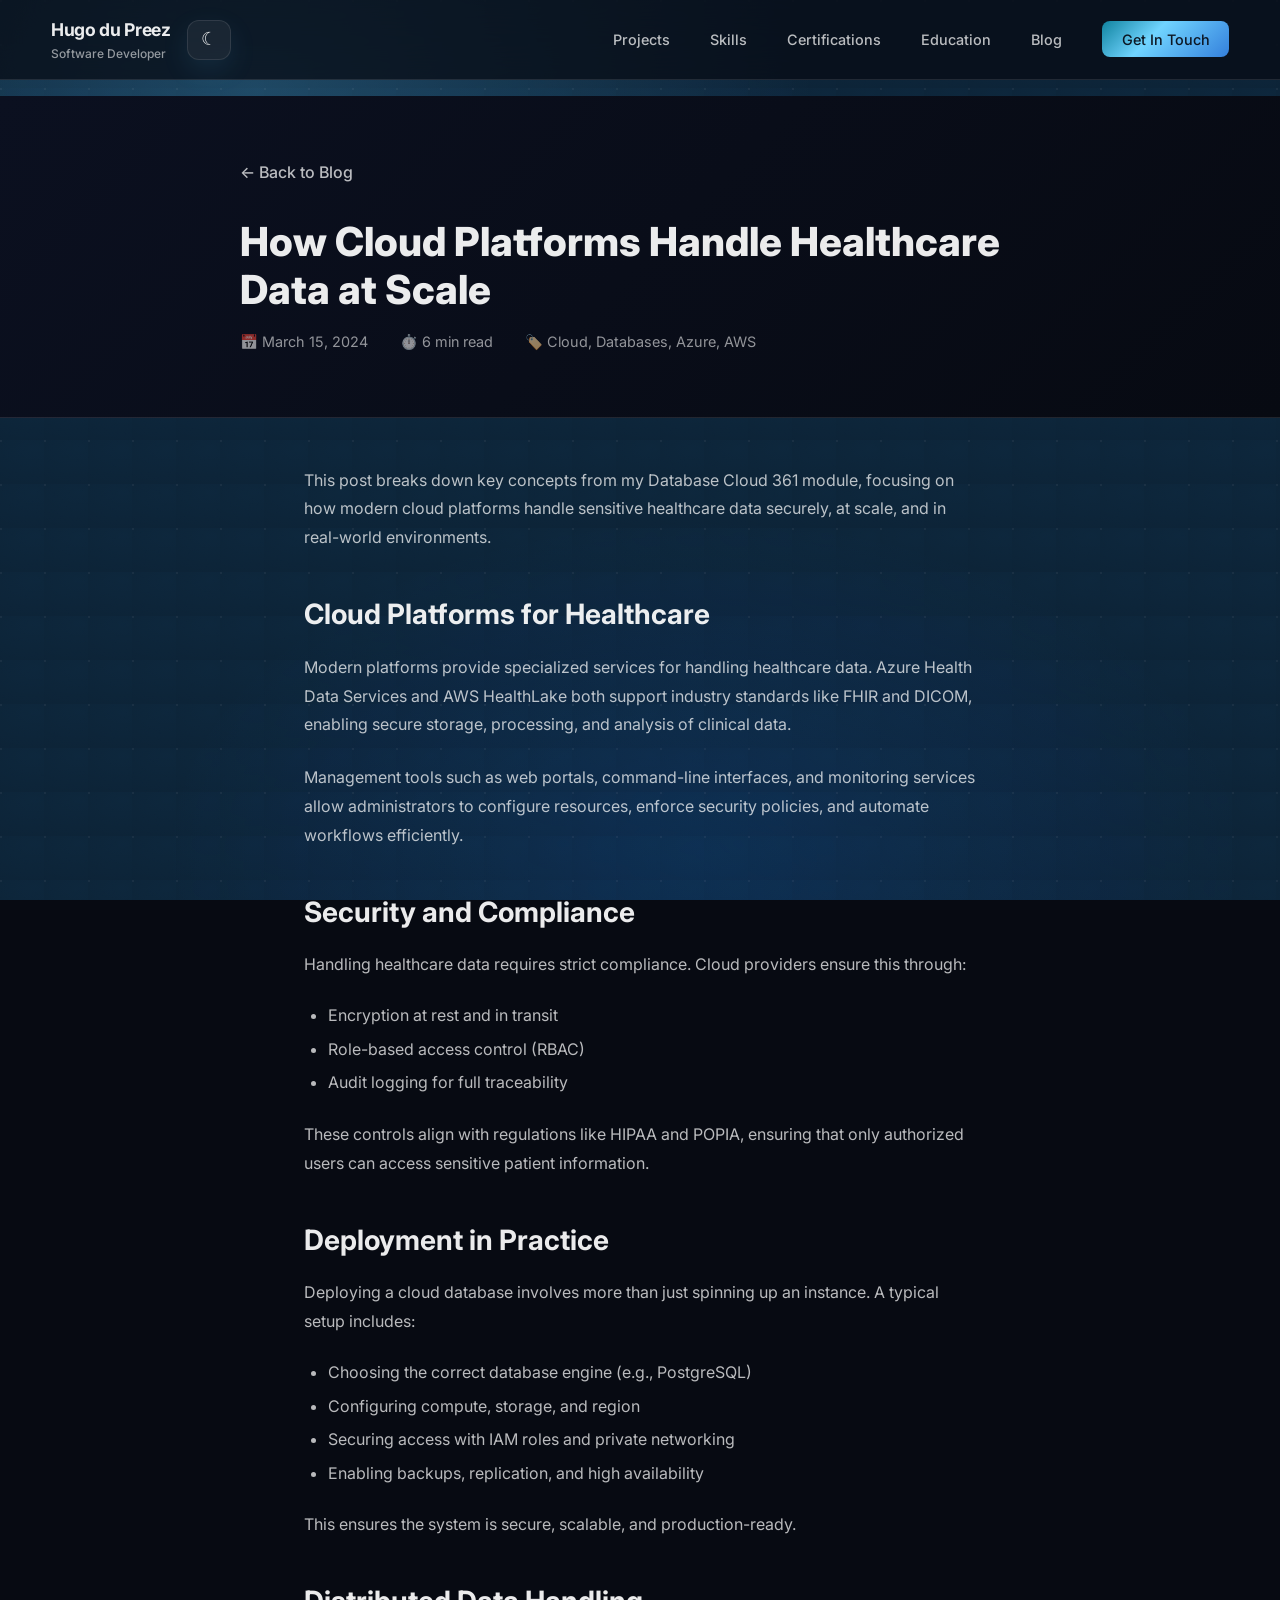
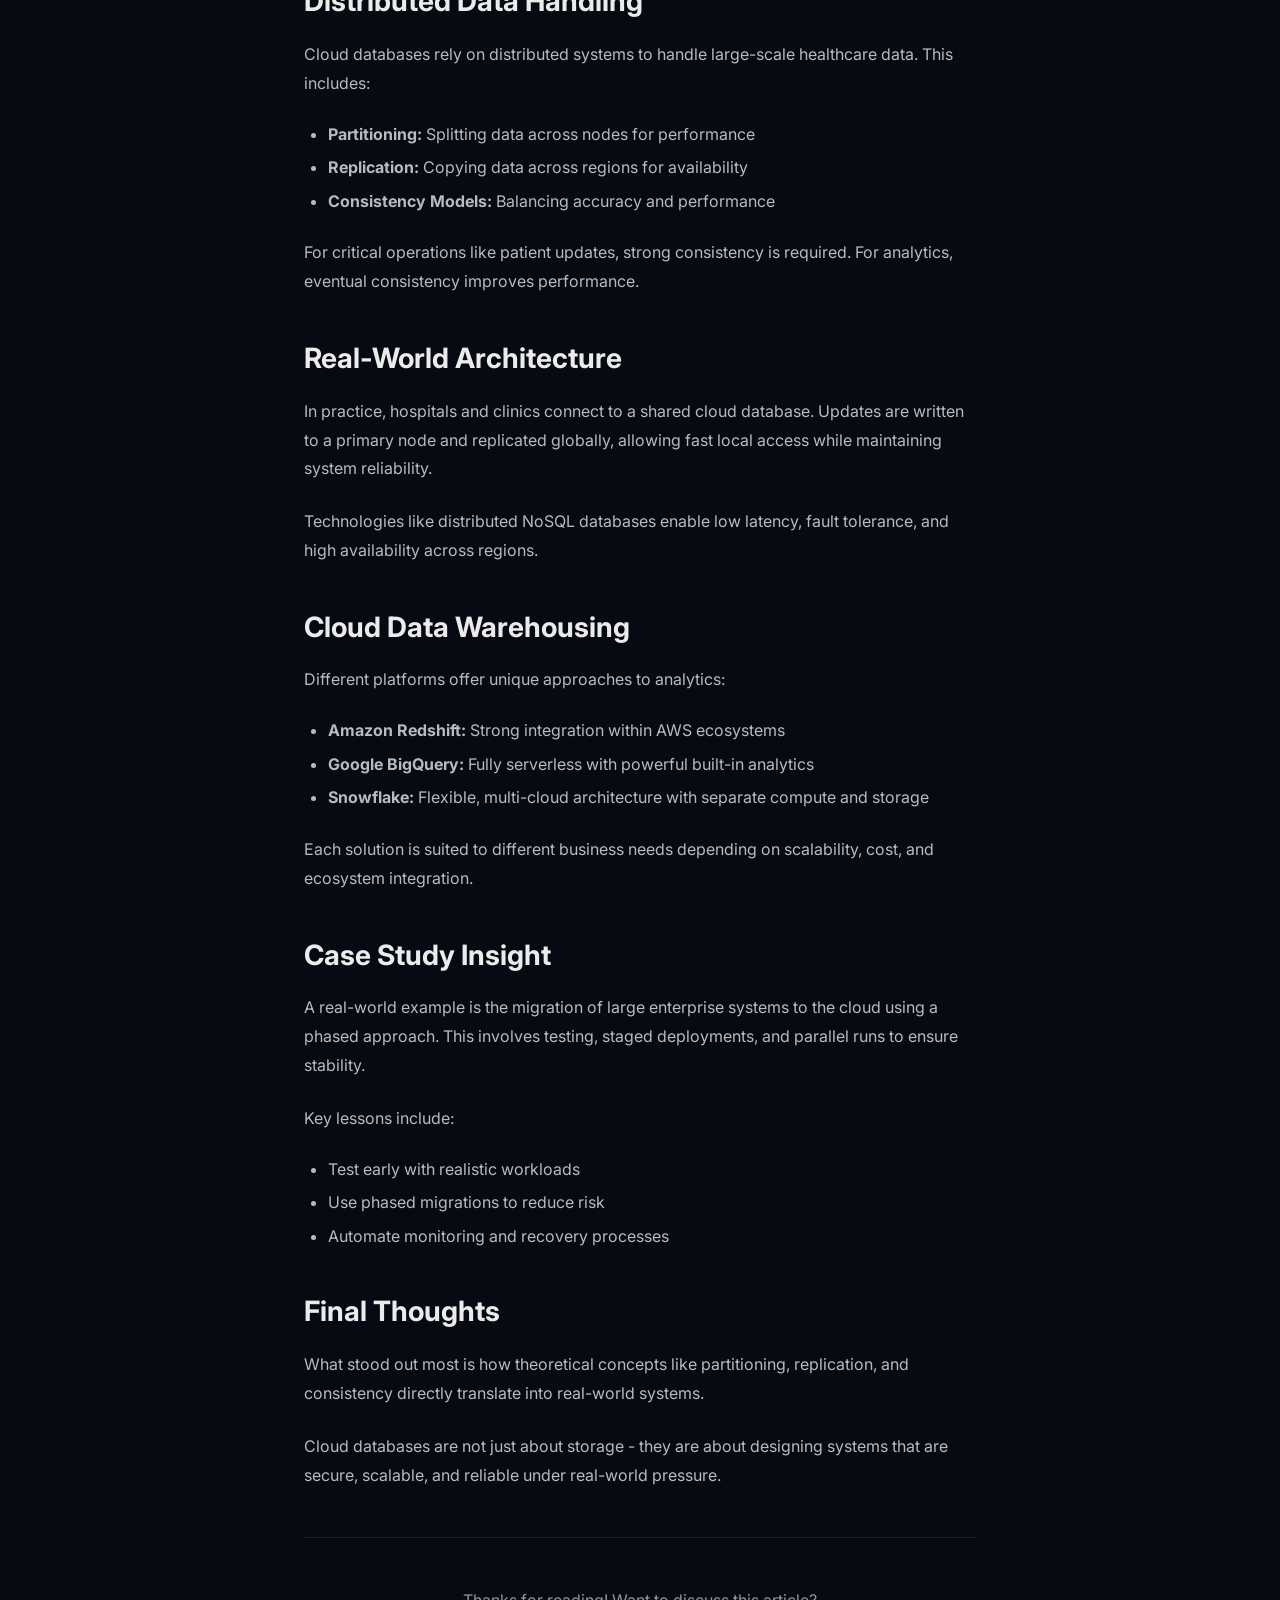
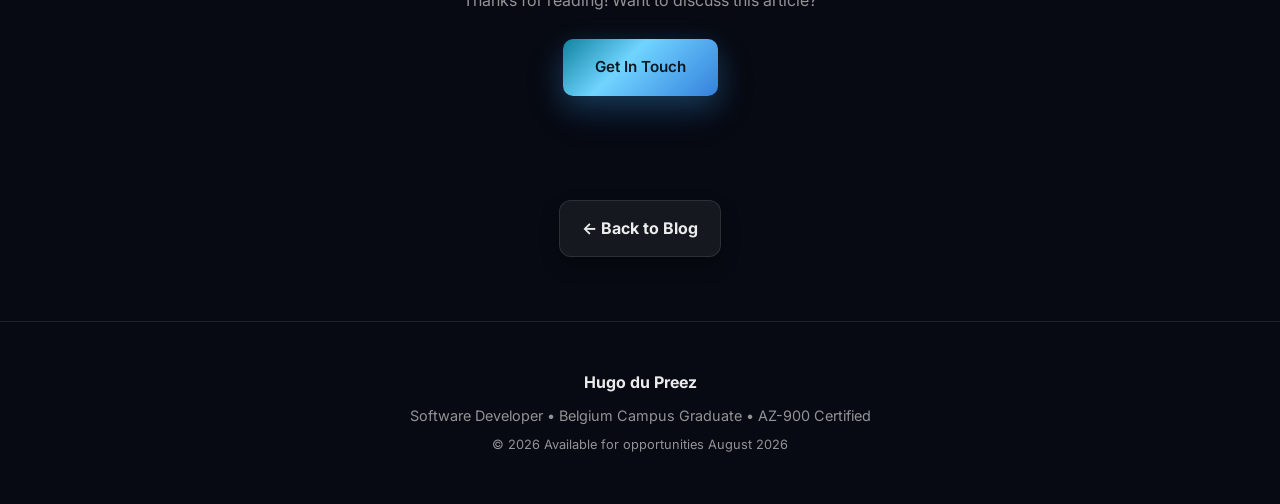
==== blog/post1.html @ 4912bb31 "Updated Blogposts and Projects" ====
<!-- blog/post1.html -->
<!DOCTYPE html>
<html lang="en">
<head>
    <meta charset="UTF-8">
    <meta name="viewport" content="width=device-width, initial-scale=1.0">
    <title>How Cloud Platforms Handle Healthcare Data at Scale | Hugo du Preez</title>
    <meta name="description" content="How my Belgium Campus database module translated into enterprise NoSQL solutions.">
    <link rel="preconnect" href="https://fonts.googleapis.com">
    <link rel="preconnect" href="https://fonts.gstatic.com" crossorigin>
    <link href="https://fonts.googleapis.com/css2?family=Inter:wght@300;400;500;600;700;800&family=JetBrains+Mono:wght@400;500;600&display=swap" rel="stylesheet">
    <link rel="stylesheet" href="../assets/css/style.css">
</head>
<body class="blog-post">
    <div class="bg-pattern"></div>
    <nav>
        <div class="nav-brand">
            <span class="nav-name">Hugo du Preez</span>
            <span class="nav-title">Software Developer</span>
        </div>

        <button class="theme-toggle-btn" type="button" aria-label="Switch to light mode" aria-pressed="false">
            <span class="theme-toggle-icon" aria-hidden="true"></span>
        </button>

        <ul class="nav-links">
            <li><a href="../index.html#education">Education</a></li>
            <li><a href="../index.html#skills">Skills</a></li>
            <li><a href="../index.html#projects">Projects</a></li>
            <li><a href="../index.html#blog">Blog</a></li>
            <li><a href="../index.html#contact" class="nav-cta">Get In Touch</a></li>
        </ul>
    </nav>

    <header class="blog-header">
        <div class="blog-header-content">
            <a href="../index.html#blog" class="back-link">← Back to Blog</a>
            <h1>How Cloud Platforms Handle Healthcare Data at Scale</h1>
            <div class="blog-meta">
                <span>📅 March 15, 2024</span>
                <span>⏱️ 6 min read</span>
                <span>🏷️ Cloud, Databases, Azure, AWS</span>
            </div>
        </div>
    </header>

    <article class="blog-content">

        <p>This post breaks down key concepts from my Database Cloud 361 module, focusing on how modern cloud platforms handle sensitive healthcare data securely, at scale, and in real-world environments.</p>

        <h2>Cloud Platforms for Healthcare</h2>
        <p>Modern platforms provide specialized services for handling healthcare data. Azure Health Data Services and AWS HealthLake both support industry standards like FHIR and DICOM, enabling secure storage, processing, and analysis of clinical data.</p>

        <p>Management tools such as web portals, command-line interfaces, and monitoring services allow administrators to configure resources, enforce security policies, and automate workflows efficiently.</p>

        <h2>Security and Compliance</h2>
        <p>Handling healthcare data requires strict compliance. Cloud providers ensure this through:</p>
        <ul>
            <li>Encryption at rest and in transit</li>
            <li>Role-based access control (RBAC)</li>
            <li>Audit logging for full traceability</li>
        </ul>

        <p>These controls align with regulations like HIPAA and POPIA, ensuring that only authorized users can access sensitive patient information.</p>

        <h2>Deployment in Practice</h2>
        <p>Deploying a cloud database involves more than just spinning up an instance. A typical setup includes:</p>
        <ul>
            <li>Choosing the correct database engine (e.g., PostgreSQL)</li>
            <li>Configuring compute, storage, and region</li>
            <li>Securing access with IAM roles and private networking</li>
            <li>Enabling backups, replication, and high availability</li>
        </ul>

        <p>This ensures the system is secure, scalable, and production-ready.</p>

        <h2>Distributed Data Handling</h2>
        <p>Cloud databases rely on distributed systems to handle large-scale healthcare data. This includes:</p>
        <ul>
            <li><strong>Partitioning:</strong> Splitting data across nodes for performance</li>
            <li><strong>Replication:</strong> Copying data across regions for availability</li>
            <li><strong>Consistency Models:</strong> Balancing accuracy and performance</li>
        </ul>

        <p>For critical operations like patient updates, strong consistency is required. For analytics, eventual consistency improves performance.</p>

        <h2>Real-World Architecture</h2>
        <p>In practice, hospitals and clinics connect to a shared cloud database. Updates are written to a primary node and replicated globally, allowing fast local access while maintaining system reliability.</p>

        <p>Technologies like distributed NoSQL databases enable low latency, fault tolerance, and high availability across regions.</p>

        <h2>Cloud Data Warehousing</h2>
        <p>Different platforms offer unique approaches to analytics:</p>
        <ul>
            <li><strong>Amazon Redshift:</strong> Strong integration within AWS ecosystems</li>
            <li><strong>Google BigQuery:</strong> Fully serverless with powerful built-in analytics</li>
            <li><strong>Snowflake:</strong> Flexible, multi-cloud architecture with separate compute and storage</li>
        </ul>

        <p>Each solution is suited to different business needs depending on scalability, cost, and ecosystem integration.</p>

        <h2>Case Study Insight</h2>
        <p>A real-world example is the migration of large enterprise systems to the cloud using a phased approach. This involves testing, staged deployments, and parallel runs to ensure stability.</p>

        <p>Key lessons include:</p>
        <ul>
            <li>Test early with realistic workloads</li>
            <li>Use phased migrations to reduce risk</li>
            <li>Automate monitoring and recovery processes</li>
        </ul>

        <h2>Final Thoughts</h2>
        <p>What stood out most is how theoretical concepts like partitioning, replication, and consistency directly translate into real-world systems.</p>

        <p>Cloud databases are not just about storage - they are about designing systems that are secure, scalable, and reliable under real-world pressure.</p>

        <hr style="margin: 3rem 0; border: none; border-top: 1px solid var(--border);">

        <p style="text-align: center; color: var(--text-muted);">Thanks for reading! Want to discuss this article?</p>
        <div style="text-align: center; margin-top: 1rem;">
            <a href="../index.html#contact" class="btn btn-primary">Get In Touch</a>
        </div>
    </article>

    <div class="bottom-back-wrap">
        <a href="../index.html#blog" class="back-link bottom-back-link">← Back to Blog</a>
    </div>

    <footer>
        <div class="footer-brand">Hugo du Preez</div>
        <p>Software Developer • Belgium Campus Graduate • AZ-900 Certified</p>
        <p style="margin-top: 0.5rem; font-size: 0.8rem; color: var(--text-muted);">© <span class="current-year">2026</span> Available for opportunities August 2026</p>
    </footer>

    <script src="../assets/js/main.js"></script>
</body>
</html>
---- assets/css/style.css ----
/* ===== CSS VARIABLES ===== */
:root {
    --primary: #5CC8FF;
    --primary-2: #2AA8FF;
    --primary-dark: #0B6BFF;
    --aws-orange: #FFB454;

    --bg: #070A12;
    --bg-elev: #0B1020;
    --bg-card: rgba(255, 255, 255, 0.06);
    --bg-hover: rgba(255, 255, 255, 0.08);

    --text-primary: rgba(255, 255, 255, 0.92);
    --text-secondary: rgba(255, 255, 255, 0.72);
    --text-muted: rgba(255, 255, 255, 0.56);

    --border: rgba(255, 255, 255, 0.10);
    --border-light: rgba(255, 255, 255, 0.06);

    --shadow-sm: 0 8px 18px rgba(0, 0, 0, 0.28);
    --shadow: 0 18px 40px rgba(0, 0, 0, 0.34);
    --shadow-lg: 0 28px 80px rgba(0, 0, 0, 0.45);
    --shadow-xl: 0 40px 120px rgba(0, 0, 0, 0.55);

    --gradient-1: linear-gradient(135deg, #10839f 0%, #70d4ff 40%, #3480dc 100%);
    --gradient-2: radial-gradient(900px 520px at 20% 10%, rgba(92, 200, 255, 0.22), transparent 62%),
                  radial-gradient(980px 560px at 80% 18%, rgba(42, 168, 255, 0.18), transparent 62%),
                  radial-gradient(900px 560px at 55% 95%, rgba(11, 107, 255, 0.12), transparent 60%);
    --bg-dark: #070A12;
    --nav-bg: rgba(7, 10, 18, 0.72);
    --nav-overlay-bg: rgba(7, 10, 18, 0.92);

    /* Back-compat (older styles in this file still reference these) */
    --bg-white: var(--bg);
    --bg-light: var(--bg-elev);
}

html {
    color-scheme: dark;
}

html[data-theme="light"] {
    color-scheme: light;
    --bg: #F7FAFF;
    --bg-elev: #FFFFFF;
    --bg-card: rgba(0, 0, 0, 0.04);
    --bg-hover: rgba(0, 0, 0, 0.06);

    --text-primary: rgba(7, 10, 18, 0.92);
    --text-secondary: rgba(7, 10, 18, 0.72);
    --text-muted: rgba(7, 10, 18, 0.56);

    --border: rgba(7, 10, 18, 0.10);
    --border-light: rgba(7, 10, 18, 0.06);

    --shadow-sm: 0 8px 18px rgba(0, 0, 0, 0.14);
    --shadow: 0 18px 40px rgba(0, 0, 0, 0.16);
    --shadow-lg: 0 28px 80px rgba(0, 0, 0, 0.20);
    --shadow-xl: 0 40px 120px rgba(0, 0, 0, 0.24);

    --nav-bg: rgba(247, 250, 255, 0.80);
    --nav-overlay-bg: rgba(247, 250, 255, 0.92);
}

html[data-theme="light"] .nav-cta {
    color: var(--text-primary) !important;
}

* {
    margin: 0;
    padding: 0;
    box-sizing: border-box;
}

html {
    scroll-behavior: smooth;
}

@media (prefers-reduced-motion: reduce) {
    html { scroll-behavior: auto; }
    *, *::before, *::after {
        animation-duration: 0.001ms !important;
        animation-iteration-count: 1 !important;
        transition-duration: 0.001ms !important;
        scroll-behavior: auto !important;
    }
}

body {
    font-family: 'Inter', -apple-system, BlinkMacSystemFont, 'Segoe UI', sans-serif;
    background: var(--bg);
    color: var(--text-primary);
    line-height: 1.6;
    overflow-x: hidden;
    transition: background-color 0.25s ease, color 0.25s ease;
}

/* Ensure children can shrink within grids/flex */
*, *::before, *::after {
    min-width: 0;
}

img, svg, video, canvas {
    max-width: 100%;
    height: auto;
}

/* Prevent long strings/URLs from breaking layout */
p, a, li, .contact-value, .project-desc, .blog-excerpt {
    overflow-wrap: anywhere;
    word-break: normal;
}

body::before {
    content: "";
    position: fixed;
    inset: 0;
    background-image: url("../img/backdrop-noise.svg");
    background-size: 900px 900px;
    opacity: 0.35;
    pointer-events: none;
    z-index: -2;
    mix-blend-mode: overlay;
}

html[data-theme="light"] body::before {
    opacity: 0.18;
    mix-blend-mode: multiply;
}

.bg-pattern {
    position: fixed;
    top: 0;
    left: 0;
    width: 100%;
    height: 100%;
    background-image:
        radial-gradient(circle at 1px 1px, rgba(255, 255, 255, 0.05) 1px, transparent 0),
        var(--gradient-2);
    background-size: 44px 44px, auto;
    pointer-events: none;
    z-index: -1;
}

/* ===== NAVIGATION ===== */
nav {
    position: fixed;
    top: 0;
    width: 100%;
    padding: 1rem clamp(1rem, 4vw, 5%);
    background: var(--nav-bg);
    backdrop-filter: blur(20px);
    border-bottom: 1px solid var(--border);
    z-index: 1000;
    display: flex;
    justify-content: flex-start;
    align-items: center;
    gap: 1rem;
    transition: background-color 0.25s ease, border-color 0.25s ease;
}

.nav-brand {
    display: flex;
    flex-direction: column;
}

.nav-name {
    font-weight: 700;
    font-size: 1.1rem;
    color: var(--text-primary);
    letter-spacing: -0.02em;
}

.nav-title {
    font-size: 0.75rem;
    color: var(--text-muted);
    font-weight: 500;
}

.nav-links {
    display: flex;
    gap: 2.5rem;
    list-style: none;
    align-items: center;
    margin-left: auto;
}

.nav-links a {
    color: var(--text-secondary);
    text-decoration: none;
    font-size: 0.9rem;
    font-weight: 500;
    transition: color 0.3s ease;
}

.nav-links a:hover {
    color: var(--primary);
}

.nav-links a:focus-visible,
.btn:focus-visible,
.contact-card:focus-visible,
.project-card:focus-visible,
.blog-card:focus-visible {
    outline: 3px solid rgba(92, 200, 255, 0.35);
    outline-offset: 3px;
    border-radius: 12px;
}

.nav-cta {
    padding: 0.6rem 1.2rem;
    background: var(--gradient-1);
    color: rgba(7, 10, 18, 0.92) !important;
    border-radius: 8px;
    font-weight: 600;
    font-size: 0.85rem;
    text-decoration: none;
}

/* ===== THEME TOGGLE ===== */
.theme-toggle-btn {
    display: inline-flex;
    align-items: center;
    justify-content: center;
    width: 44px;
    height: 40px;
    border-radius: 12px;
    background: var(--bg-card);
    border: 1px solid var(--border);
    color: var(--text-primary);
    cursor: pointer;
    padding: 0;
    transition: all 0.25s ease;
    box-shadow: 0 10px 28px rgba(92, 200, 255, 0.10);
    z-index: 1002;
}

.theme-toggle-btn:hover {
    background: var(--bg-hover);
    border-color: rgba(92, 200, 255, 0.35);
    box-shadow: 0 14px 40px rgba(92, 200, 255, 0.18);
}

.theme-toggle-icon {
    display: inline-flex;
    align-items: center;
    justify-content: center;
    font-size: 1.1rem;
    line-height: 1;
}

.theme-toggle-icon::before {
    content: "☾";
}

html[data-theme="light"] .theme-toggle-icon::before {
    content: "☀";
}

/* ===== BUTTONS ===== */
.btn {
    padding: 1rem 2rem;
    border-radius: 10px;
    font-weight: 600;
    text-decoration: none;
    transition: all 0.3s ease;
    display: inline-flex;
    align-items: center;
    gap: 0.5rem;
    font-size: 0.95rem;
    border: none;
    cursor: pointer;
}

.btn-primary {
    background: var(--gradient-1);
    color: rgba(7, 10, 18, 0.92);
    box-shadow: 0 10px 30px rgba(92, 200, 255, 0.22), 0 16px 44px rgba(11, 107, 255, 0.12);
}

.btn-primary:hover {
    transform: translateY(-2px);
    box-shadow: 0 8px 25px rgba(0, 120, 212, 0.4);
}

.btn-secondary {
    background: var(--bg-card);
    color: var(--text-primary);
    border: 1px solid var(--border);
}

.btn-secondary:hover {
    border-color: rgba(92, 200, 255, 0.35);
    color: var(--text-primary);
    background: var(--bg-hover);
}

.btn-outline {
    background: transparent;
    color: var(--text-primary);
    border: 1px solid var(--border);
}

.btn-outline:hover {
    background: var(--bg-hover);
    border-color: rgba(92, 200, 255, 0.35);
}

/* ===== HERO SECTION ===== */
.hero {
    min-height: 100vh;
    display: flex;
    align-items: center;
    padding: 8rem 5% 4rem;
    background: radial-gradient(1200px 600px at 20% 10%, rgba(92,200,255,0.18), transparent 60%),
                radial-gradient(1000px 520px at 80% 20%, rgba(42,168,255,0.14), transparent 60%),
                radial-gradient(980px 620px at 55% 110%, rgba(11,107,255,0.10), transparent 60%),
                linear-gradient(180deg, rgba(11,16,32,0.85) 0%, rgba(7,10,18,1) 100%);
    position: relative;
}

html[data-theme="light"] .hero {
    /* Light-theme hero background (keeps contrast with dark text) */
    background: radial-gradient(1200px 600px at 20% 10%, rgba(92,200,255,0.22), transparent 60%),
                radial-gradient(1000px 520px at 80% 20%, rgba(42,168,255,0.18), transparent 60%),
                radial-gradient(980px 620px at 55% 110%, rgba(11,107,255,0.12), transparent 60%),
                linear-gradient(180deg, rgba(247,250,255,1) 0%, rgba(255,255,255,1) 100%);
}

.hero::before {
    content: "";
    position: absolute;
    inset: -120px -120px auto auto;
    width: 520px;
    height: 520px;
    background: radial-gradient(circle at 30% 30%, rgba(92,200,255,0.22), transparent 60%);
    filter: blur(10px);
    pointer-events: none;
    z-index: 0;
}

.hero::after {
    content: "";
    position: absolute;
    inset: auto auto -160px -160px;
    width: 560px;
    height: 560px;
    background: radial-gradient(circle at 40% 40%, rgba(11,107,255,0.16), transparent 60%);
    filter: blur(10px);
    pointer-events: none;
    z-index: 0;
}

.hero-container {
    max-width: 1400px;
    margin: 0 auto;
    display: grid;
    grid-template-columns: 1.2fr 1fr;
    gap: 4rem;
    align-items: center;
    min-width: 0;
}

.hero-content {
    z-index: 2;
    min-width: 0;
}

.hero-badge {
    display: inline-flex;
    align-items: center;
    gap: 0.5rem;
    padding: 0.5rem 1rem;
    background: var(--bg-card);
    border: 1px solid var(--border);
    border-radius: 50px;
    font-size: 0.85rem;
    color: var(--text-primary);
    font-weight: 600;
    margin-bottom: 1.5rem;
}

.hero-badge::before {
    content: '';
    width: 8px;
    height: 8px;
    background: #10B981;
    border-radius: 50%;
    animation: pulse 2s infinite;
}

@keyframes pulse {
    0%, 100% { opacity: 1; }
    50% { opacity: 0.5; }
}

.hero h1 {
    font-size: clamp(2.8rem, 5vw, 4rem);
    font-weight: 800;
    line-height: 1.1;
    margin-bottom: 1rem;
    letter-spacing: -0.03em;
    color: var(--text-primary);
}

.hero h1 .highlight {
    background: var(--gradient-1);
    -webkit-background-clip: text;
    -webkit-text-fill-color: transparent;
    background-clip: text;
    text-shadow: 0 2px 8px rgba(0, 0, 0, 0.25);
}

.hero-subtitle {
    font-size: 1.25rem;
    color: var(--text-secondary);
    margin-bottom: 2rem;
    max-width: 500px;
    line-height: 1.6;
}

.hero-stats {
    display: flex;
    gap: 3rem;
    margin-bottom: 2.5rem;
    padding: 1.5rem 0;
    border-top: 1px solid var(--border);
    border-bottom: 1px solid var(--border);
    flex-wrap: wrap;
}

.stat {
    display: flex;
    flex-direction: column;
}

.stat-number {
    font-size: 2rem;
    font-weight: 800;
    color: var(--primary);
    font-family: 'JetBrains Mono', monospace;
}

.stat-label {
    font-size: 0.85rem;
    color: var(--text-muted);
    font-weight: 500;
}

.cta-group {
    display: flex;
    gap: 1rem;
    flex-wrap: wrap;
}

.hero-visual {
    position: relative;
    display: flex;
    justify-content: center;
    align-items: center;
    min-width: 0;
}

/* ===== HERO PANEL ===== */
.hero-panel {
    width: min(520px, 100%);
    background: var(--bg-card);
    border: 1px solid var(--border);
    backdrop-filter: blur(18px);
    border-radius: 22px;
    padding: 1.75rem;
    box-shadow: var(--shadow-xl);
    position: relative;
    overflow: hidden;
}

.hero-panel::before {
    content: "";
    position: absolute;
    inset: -120px -120px auto auto;
    width: 320px;
    height: 320px;
    background:
        radial-gradient(circle at 30% 30%, rgba(11,107,255,0.14), transparent 62%),
        radial-gradient(circle at 70% 40%, rgba(92,200,255,0.12), transparent 62%);
    filter: blur(2px);
    pointer-events: none;
}

.panel-header {
    display: flex;
    align-items: center;
    justify-content: space-between;
    margin-bottom: 1.25rem;
    gap: 1rem;
}

.panel-title {
    font-weight: 800;
    letter-spacing: -0.02em;
    color: var(--text-primary);
    font-size: 1.05rem;
}

.panel-pill {
    font-family: 'JetBrains Mono', monospace;
    font-size: 0.78rem;
    font-weight: 700;
    color: var(--text-primary);
    background: var(--bg-card);
    border: 1px solid var(--border);
    padding: 0.4rem 0.75rem;
    border-radius: 999px;
}

.panel-grid {
    display: grid;
    grid-template-columns: repeat(2, minmax(0, 1fr));
    gap: 0.9rem;
}

.panel-item {
    background: var(--bg-card);
    border: 1px solid var(--border);
    border-radius: 14px;
    padding: 1rem;
    transition: transform 0.25s ease, box-shadow 0.25s ease, border-color 0.25s ease;
}

.panel-item:hover {
    transform: translateY(-3px);
    box-shadow: var(--shadow);
    border-color: rgba(0, 120, 212, 0.25);
}

.panel-kicker {
    font-family: 'JetBrains Mono', monospace;
    font-size: 0.78rem;
    font-weight: 700;
    color: var(--primary);
    margin-bottom: 0.35rem;
}

.panel-text {
    color: var(--text-secondary);
    font-weight: 600;
    line-height: 1.4;
}

.panel-footer {
    margin-top: 1.25rem;
    padding-top: 1.1rem;
    border-top: 1px solid var(--border);
}

.panel-stack {
    display: flex;
    flex-wrap: wrap;
    gap: 0.5rem;
}

.stack-chip {
    font-size: 0.78rem;
    font-weight: 700;
    color: var(--text-primary);
    background: var(--bg-card);
    border: 1px solid var(--border);
    padding: 0.35rem 0.65rem;
    border-radius: 999px;
}

.cert-azure { background: rgba(92, 200, 255, 0.14); color: var(--primary); }
.cert-aws { background: rgba(255, 153, 0, 0.1); color: var(--aws-orange); }
.cert-cc { background: rgba(42, 168, 255, 0.14); color: var(--primary-2); }

/* ===== CERTIFICATIONS SECTION ===== */
.certifications-section {
    padding: 6rem 5%;
    background: rgba(11, 16, 32, 0.55);
}

html[data-theme="light"] .certifications-section {
    background: linear-gradient(135deg, rgba(247,250,255,0.95) 0%, rgba(255,255,255,1) 100%);
}

html[data-theme="light"] .hero h1 .highlight {
    /* Improves contrast on very bright gradient text in light mode */
    text-shadow: 0 10px 30px rgba(11, 16, 32, 0.12);
}

.cert-grid {
    display: grid;
    grid-template-columns: repeat(auto-fit, minmax(260px, 1fr));
    gap: 1.25rem;
    margin-top: 3rem;
}

.cert-card {
    background: var(--bg-card);
    border: 1px solid var(--border);
    border-radius: 18px;
    padding: 1.25rem;
    box-shadow: var(--shadow-sm);
    display: grid;
    grid-template-columns: 52px 1fr;
    grid-template-rows: auto auto;
    column-gap: 1rem;
    row-gap: 0.75rem;
    align-items: center;
    transition: transform 0.25s ease, box-shadow 0.25s ease, border-color 0.25s ease;
}

.cert-card:hover {
    transform: translateY(-6px);
    box-shadow: var(--shadow-lg);
    border-color: rgba(92, 200, 255, 0.28);
}

.cert-badge {
    width: 52px;
    height: 52px;
    border-radius: 16px;
    display: flex;
    align-items: center;
    justify-content: center;
    font-weight: 900;
    font-family: 'JetBrains Mono', monospace;
    font-size: 0.95rem;
    border: 1px solid var(--border);
}

.cert-meta {
    display: flex;
    flex-direction: column;
    gap: 0.1rem;
}

.cert-name {
    font-weight: 900;
    letter-spacing: -0.02em;
    color: var(--text-primary);
}

.cert-sub {
    color: var(--text-muted);
    font-weight: 700;
    font-family: 'JetBrains Mono', monospace;
    font-size: 0.8rem;
}

.cert-link {
    grid-column: 1 / -1;
    color: var(--primary);
    font-weight: 800;
    text-decoration: none;
    padding-top: 0.25rem;
}

.cert-link-muted {
    color: var(--text-muted);
    font-weight: 700;
}

.cert-link:hover {
    text-decoration: underline;
}

/* ===== SECTIONS ===== */
.container {
    max-width: 1200px;
    margin: 0 auto;
}

.section-header {
    text-align: center;
    margin-bottom: 4rem;
}

.section-header h2 {
    font-size: 2.5rem;
    font-weight: 800;
    margin-bottom: 0.75rem;
    color: var(--text-primary);
}

.section-header p {
    color: var(--text-secondary);
    font-size: 1.1rem;
    max-width: 600px;
    margin: 0 auto;
}

/* ===== EDUCATION ===== */
.education-section {
    padding: 6rem 5%;
    background: var(--bg-white);
}

.edu-card {
    background: var(--bg-card);
    border: 1px solid var(--border);
    border-radius: 20px;
    padding: 3rem;
    display: grid;
    grid-template-columns: 1fr 1.5fr;
    gap: 4rem;
    align-items: start;
    box-shadow: var(--shadow-lg);
}

.edu-main h3 {
    font-size: 1.75rem;
    margin-bottom: 0.5rem;
    color: var(--text-primary);
    font-weight: 700;
}

.edu-main .institution {
    font-size: 1.25rem;
    color: var(--primary);
    font-weight: 600;
    margin-bottom: 0.5rem;
}

.edu-main .location {
    color: var(--text-muted);
    font-size: 0.95rem;
    display: flex;
    align-items: center;
    gap: 0.5rem;
}

.edu-divider {
    width: 60px;
    height: 4px;
    background: var(--gradient-1);
    border-radius: 2px;
    margin: 1.5rem 0;
}

.modules-title {
    font-size: 0.9rem;
    text-transform: uppercase;
    letter-spacing: 0.1em;
    color: var(--text-muted);
    font-weight: 600;
    margin-bottom: 1.5rem;
}

.modules-grid {
    display: grid;
    grid-template-columns: repeat(2, 1fr);
    gap: 1rem;
}

.module-item {
    padding: 1.25rem;
    background: var(--bg-light);
    border-radius: 12px;
    border-left: 4px solid var(--primary);
    transition: all 0.3s ease;
}

.module-item:hover {
    transform: translateX(5px);
    box-shadow: var(--shadow);
}

.module-item h4 {
    font-size: 0.95rem;
    margin-bottom: 0.25rem;
    color: var(--text-primary);
    font-weight: 600;
}

.module-item p {
    font-size: 0.85rem;
    color: var(--text-muted);
}

/* ===== PROJECTS GRID ===== */
.projects-section {
    padding: 6rem 5%;
    background: var(--bg-light);
}

/* ===== SKILLS ===== */
.skills-section {
    padding: 6rem 5%;
    background: var(--bg-white);
}

.skills-grid {
    display: grid;
    grid-template-columns: repeat(auto-fit, minmax(260px, 1fr));
    gap: 1.5rem;
    margin-top: 3rem;
}

.skill-card {
    background: var(--bg-card);
    border: 1px solid var(--border);
    border-radius: 18px;
    padding: 1.75rem;
    box-shadow: var(--shadow-sm);
    transition: all 0.3s ease;
}

.skill-card:hover {
    transform: translateY(-6px);
    box-shadow: var(--shadow-lg);
    border-color: rgba(0, 120, 212, 0.35);
}

.skill-top {
    display: flex;
    gap: 1rem;
    align-items: center;
    margin-bottom: 1.25rem;
}

.skill-icon {
    width: 48px;
    height: 48px;
    border-radius: 14px;
    display: flex;
    align-items: center;
    justify-content: center;
    background: rgba(0, 120, 212, 0.08);
    border: 1px solid rgba(0, 120, 212, 0.18);
    font-size: 1.35rem;
}

.skill-card h3 {
    font-size: 1.1rem;
    font-weight: 800;
    color: var(--text-primary);
    margin-bottom: 0.15rem;
}

.skill-card p {
    color: var(--text-secondary);
    font-size: 0.95rem;
}

.skill-tags {
    display: flex;
    flex-wrap: wrap;
    gap: 0.5rem;
}

.skill-tag {
    padding: 0.35rem 0.75rem;
    border-radius: 999px;
    background: rgba(0, 120, 212, 0.09);
    color: var(--primary);
    font-size: 0.78rem;
    font-weight: 700;
}

.projects-grid {
    display: grid;
    grid-template-columns: repeat(auto-fit, minmax(280px, 1fr));
    gap: 2rem;
    margin-top: 3rem;
}

.project-card {
    background: var(--bg-card);
    border: 1px solid var(--border);
    border-radius: 16px;
    overflow: hidden;
    transition: all 0.4s ease;
    text-decoration: none;
    color: inherit;
    display: block;
    box-shadow: var(--shadow);
}

.project-card:hover {
    transform: translateY(-8px);
    box-shadow: var(--shadow-xl);
    border-color: var(--primary);
}

.project-image {
    height: 220px;
    background: linear-gradient(135deg, var(--bg-light) 0%, var(--border-light) 100%);
    position: relative;
    overflow: hidden;
}

.project-image img {
    width: 100%;
    height: 100%;
    object-fit: cover;
    transition: transform 0.5s ease;
}

.project-card:hover .project-image img {
    transform: scale(1.05);
}

.project-content {
    padding: 1.75rem;
}

.project-number {
    font-family: 'JetBrains Mono', monospace;
    font-size: 0.8rem;
    color: var(--primary);
    font-weight: 600;
    margin-bottom: 0.5rem;
}

.project-title {
    font-size: 1.25rem;
    margin-bottom: 0.75rem;
    font-weight: 700;
    color: var(--text-primary);
}

.project-desc {
    color: var(--text-secondary);
    font-size: 0.95rem;
    margin-bottom: 1.25rem;
    line-height: 1.5;
}

.project-modules {
    display: flex;
    flex-wrap: wrap;
    gap: 0.5rem;
    margin-bottom: 1.25rem;
}

.module-tag {
    padding: 0.35rem 0.85rem;
    background: rgba(0, 120, 212, 0.1);
    color: var(--primary);
    border-radius: 20px;
    font-size: 0.75rem;
    font-weight: 600;
}

.project-footer {
    display: flex;
    justify-content: space-between;
    align-items: center;
    padding-top: 1.25rem;
    border-top: 1px solid var(--border-light);
}

.project-tech {
    display: flex;
    gap: 0.5rem;
}

.tech-badge {
    width: 32px;
    height: 32px;
    background: var(--bg-light);
    border-radius: 8px;
    display: flex;
    align-items: center;
    justify-content: center;
    font-size: 0.75rem;
    font-weight: 600;
    color: var(--text-muted);
    border: 1px solid var(--border);
}

.view-project {
    display: flex;
    align-items: center;
    gap: 0.5rem;
    color: var(--primary);
    font-weight: 600;
    font-size: 0.9rem;
    transition: gap 0.3s ease;
}

.project-card:hover .view-project {
    gap: 0.75rem;
}

/* ===== BLOG ===== */
.blog-section {
    padding: 6rem 5%;
    background: var(--bg-white);
}

.blog-grid {
    display: grid;
    grid-template-columns: repeat(auto-fit, minmax(280px, 1fr));
    gap: 2rem;
    margin-top: 3rem;
}

.blog-card {
    background: var(--bg-card);
    border: 1px solid var(--border);
    border-radius: 16px;
    padding: 2rem;
    transition: all 0.3s ease;
    text-decoration: none;
    color: inherit;
    display: block;
    box-shadow: var(--shadow-sm);
}

.blog-card:hover {
    transform: translateY(-5px);
    box-shadow: var(--shadow-lg);
    border-color: var(--primary);
}

.blog-date {
    font-size: 0.85rem;
    color: var(--primary);
    font-weight: 600;
    font-family: 'JetBrains Mono', monospace;
    margin-bottom: 0.75rem;
}

.blog-title {
    font-size: 1.25rem;
    margin-bottom: 1rem;
    line-height: 1.4;
    font-weight: 700;
    color: var(--text-primary);
}

.blog-excerpt {
    color: var(--text-secondary);
    font-size: 0.95rem;
    line-height: 1.6;
}

.blog-read-more {
    display: inline-flex;
    align-items: center;
    gap: 0.5rem;
    margin-top: 1.5rem;
    color: var(--primary);
    font-weight: 600;
    font-size: 0.9rem;
}

/* ===== CONTACT ===== */
.contact-section {
    padding: 6rem 5%;
    background: linear-gradient(135deg, var(--bg-light) 0%, var(--bg-white) 100%);
    text-align: center;
}

.contact-content {
    max-width: 1100px;
    margin: 0 auto;
}

.contact-section h2 {
    font-size: 2.5rem;
    margin-bottom: 1rem;
    color: var(--text-primary);
}

.contact-section p {
    color: var(--text-secondary);
    font-size: 1.1rem;
    margin-bottom: 3rem;
}

.contact-grid {
    display: grid;
    grid-template-columns: repeat(auto-fit, minmax(220px, 1fr));
    gap: 1.5rem;
    margin-bottom: 3rem;
    justify-content: center;  
    max-width: 1100px;
    margin-left: auto;
    margin-right: auto;
}

.contact-card {
    background: var(--bg-card);
    border: 1px solid var(--border);
    border-radius: 16px;
    padding: 1.5rem;
    text-decoration: none;
    color: var(--text-primary);
    transition: all 0.3s ease;
    box-shadow: var(--shadow-sm);
}

.contact-card:hover {
    transform: translateY(-5px);
    box-shadow: var(--shadow-lg);
    border-color: rgba(92, 200, 255, 0.35);
}

.contact-icon {
    width: 50px;
    height: 50px;
    background: rgba(255, 255, 255, 0.06);
    border: 1px solid rgba(255, 255, 255, 0.10);
    border-radius: 12px;
    display: flex;
    align-items: center;
    justify-content: center;
    margin: 0 auto 1rem;
    font-size: 1.5rem;
}

.contact-label {
    font-size: 0.9rem;
    color: var(--text-muted);
    margin-bottom: 0.25rem;
}

.contact-value {
    font-weight: 600;
    font-size: 1rem;
    word-break: break-word;  
}

.resume-btn {
    display: inline-flex;
    align-items: center;
    gap: 0.75rem;
    padding: 1.25rem 3rem;
    background: var(--gradient-1);
    color: white;
    text-decoration: none;
    border-radius: 12px;
    font-weight: 700;
    font-size: 1.1rem;
    box-shadow: 0 4px 20px rgba(0, 120, 212, 0.3);
    transition: all 0.3s ease;
    max-width: 100%;
    flex-wrap: wrap;
    justify-content: center;
    text-align: center;
}

.resume-btn:hover {
    transform: translateY(-3px);
    box-shadow: 0 8px 30px rgba(0, 120, 212, 0.4);
}

/* ===== FOOTER ===== */
footer {
    padding: 3rem 5%;
    text-align: center;
    background: var(--bg-white);
    border-top: 1px solid var(--border);
}

footer p {
    color: var(--text-muted);
    font-size: 0.9rem;
}

.footer-brand {
    font-weight: 700;
    color: var(--text-primary);
    margin-bottom: 0.5rem;
}

/* ===== PROJECT DETAIL PAGE ===== */
.project-detail {
    padding-top: 6rem;
    min-height: 100vh;
    background: var(--bg-white);
}

.project-hero {
    background: linear-gradient(135deg, var(--bg-light) 0%, var(--bg-white) 100%);
    padding: 4rem 5%;
    border-bottom: 1px solid var(--border);
}

.project-hero-content {
    max-width: 1200px;
    margin: 0 auto;
}

.back-link {
    display: inline-flex;
    align-items: center;
    gap: 0.5rem;
    color: var(--text-secondary);
    text-decoration: none;
    font-weight: 500;
    margin-bottom: 2rem;
    transition: color 0.3s ease;
}

.back-link:hover {
    color: var(--primary);
}

.bottom-back-wrap {
    max-width: 1200px;
    margin: 3.5rem auto 4rem;
    padding: 0 5%;
    display: flex;
    justify-content: center;
    text-align: center;
}

.bottom-back-link {
    margin-bottom: 0;
    padding: 0.95rem 1.35rem;
    border-radius: 12px;
    background: var(--bg-card);
    border: 1px solid var(--border);
    color: var(--text-primary);
    font-weight: 700;
    text-decoration: none;
    box-shadow: var(--shadow-sm);
    transition: all 0.3s ease;
}

.bottom-back-link:hover {
    background: var(--bg-hover);
    border-color: rgba(92, 200, 255, 0.35);
    color: var(--text-primary);
}

.project-hero h1 {
    font-size: 2.5rem;
    font-weight: 800;
    margin-bottom: 1rem;
    color: var(--text-primary);
}

.project-hero .subtitle {
    font-size: 1.25rem;
    color: var(--text-secondary);
    margin-bottom: 2rem;
}

.project-meta {
    display: flex;
    gap: 2rem;
    flex-wrap: wrap;
}

.meta-item {
    display: flex;
    align-items: center;
    gap: 0.5rem;
    color: var(--text-muted);
    font-size: 0.9rem;
}

.meta-item strong {
    color: var(--text-primary);
}

.project-body {
    max-width: 1200px;
    margin: 0 auto;
    padding: 3rem 5%;
}

.content-grid {
    display: grid;
    grid-template-columns: 2fr 1fr;
    gap: 3rem;
}

.main-content h2 {
    font-size: 1.5rem;
    font-weight: 700;
    margin-bottom: 1rem;
    color: var(--text-primary);
    display: flex;
    align-items: center;
    gap: 0.5rem;
}

.main-content p {
    color: var(--text-secondary);
    line-height: 1.8;
    margin-bottom: 1.5rem;
}

.main-content ul {
    list-style: none;
    padding: 0;
    margin-bottom: 2rem;
}

.main-content li {
    padding: 0.75rem 0;
    padding-left: 1.5rem;
    position: relative;
    color: var(--text-secondary);
    line-height: 1.6;
}

.main-content li::before {
    content: '→';
    position: absolute;
    left: 0;
    color: var(--primary);
    font-weight: 600;
}

.architecture-section {
    margin: 3rem 0;
    padding: 2rem;
    background: var(--bg-light);
    border-radius: 16px;
    border: 1px solid var(--border);
}

.architecture-diagram {
    width: 100%;
    border-radius: 12px;
    box-shadow: var(--shadow);
    margin-top: 1rem;
    cursor: zoom-in;
    transition: transform 0.3s ease;
}

.architecture-diagram:hover {
    transform: scale(1.02);
}

.sidebar {
    display: flex;
    flex-direction: column;
    gap: 1.5rem;
}

.sidebar-card {
    background: var(--bg-card);
    border: 1px solid var(--border);
    border-radius: 16px;
    padding: 1.5rem;
    box-shadow: var(--shadow-sm);
}

.sidebar-card h3 {
    font-size: 1rem;
    font-weight: 700;
    margin-bottom: 1rem;
    color: var(--text-primary);
}

.tech-list {
    display: flex;
    flex-direction: column;
    gap: 0.75rem;
}

.tech-item {
    display: flex;
    align-items: center;
    gap: 0.75rem;
    padding: 0.5rem;
    background: rgba(255, 255, 255, 0.05);
    border: 1px solid rgba(255, 255, 255, 0.10);
    border-radius: 8px;
}

.tech-icon {
    width: 32px;
    height: 32px;
    background: rgba(255, 255, 255, 0.06);
    border-radius: 6px;
    display: flex;
    align-items: center;
    justify-content: center;
    font-size: 0.75rem;
    font-weight: 600;
    color: var(--primary);
    border: 1px solid rgba(255, 255, 255, 0.10);
}

.action-buttons {
    display: flex;
    flex-direction: column;
    gap: 0.75rem;
}

.action-buttons .btn {
    justify-content: center;
    width: 100%;
}

.video-container {
    position: relative;
    padding-bottom: 56.25%;
    height: 0;
    overflow: hidden;
    border-radius: 16px;
    background: var(--bg-dark);
    box-shadow: var(--shadow-xl);
    margin-bottom: 2rem;
}

.video-container iframe {
    position: absolute;
    top: 0;
    left: 0;
    width: 100%;
    height: 100%;
    border: none;
}

/* ===== BLOG POST PAGE ===== */
.blog-post {
    padding-top: 6rem;
    min-height: 100vh;
    background: var(--bg-white);
}

.blog-header {
    background: linear-gradient(135deg, var(--bg-light) 0%, var(--bg-white) 100%);
    padding: 4rem 5%;
    border-bottom: 1px solid var(--border);
}

.blog-header-content {
    max-width: 800px;
    margin: 0 auto;
}

.blog-header h1 {
    font-size: 2.5rem;
    font-weight: 800;
    line-height: 1.2;
    margin-bottom: 1rem;
    color: var(--text-primary);
}

.blog-meta {
    display: flex;
    gap: 2rem;
    color: var(--text-muted);
    font-size: 0.9rem;
}

.blog-content {
    max-width: 800px;
    margin: 0 auto;
    padding: 3rem 5%;
}

.blog-content h2 {
    font-size: 1.75rem;
    font-weight: 700;
    margin: 2.5rem 0 1rem;
    color: var(--text-primary);
}

.blog-content h3 {
    font-size: 1.25rem;
    font-weight: 600;
    margin: 2rem 0 0.75rem;
    color: var(--text-primary);
}

.blog-content p {
    color: var(--text-secondary);
    line-height: 1.8;
    margin-bottom: 1.5rem;
}

.blog-content ul, .blog-content ol {
    margin-bottom: 1.5rem;
    padding-left: 1.5rem;
    color: var(--text-secondary);
}

.blog-content li {
    margin-bottom: 0.5rem;
    line-height: 1.6;
}

.blog-content code {
    background: var(--bg-light);
    padding: 0.2rem 0.4rem;
    border-radius: 4px;
    font-family: 'JetBrains Mono', monospace;
    font-size: 0.9em;
    color: var(--primary);
}

.blog-content pre {
    background: var(--bg-light);
    padding: 1.5rem;
    border-radius: 12px;
    overflow-x: auto;
    margin: 1.5rem 0;
    border: 1px solid var(--border);
}

.blog-content pre code {
    background: none;
    padding: 0;
}

/* ===== RESPONSIVE ===== */
@media (max-width: 968px) {
    .hero-container {
        grid-template-columns: 1fr;
        text-align: center;
    }

    .hero-stats {
        justify-content: center;
    }

    /* Center hero CTA buttons on smaller screens */
    .cta-group {
        width: 100%;
        justify-content: center;
    }

    .hero-visual {
        order: 1;
    }

    .hero-panel {
        margin: 0 auto;
    }

    .edu-card {
        grid-template-columns: 1fr;
        gap: 2rem;
    }

    .contact-grid {
        grid-template-columns: 1fr;
    }

    .content-grid {
        grid-template-columns: 1fr;
    }

    .nav-links {
        display: none;
    }
}

@media (max-width: 640px) {
    .hero::before,
    .hero::after {
        display: none;
    }

    .resume-btn {
        width: 100%;
        padding: 1rem 1.25rem;
    }
    .hero h1 {
        font-size: 2rem;
    }

    .hero {
        padding: 7.25rem 5% 3.5rem;
    }

    .hero-subtitle {
        font-size: 1.05rem;
        max-width: 42ch;
        margin-left: auto;
        margin-right: auto;
    }

    .panel-grid {
        grid-template-columns: 1fr;
    }

    .projects-grid {
        grid-template-columns: 1fr;
    }

    .blog-grid {
        grid-template-columns: 1fr;
    }

    .modules-grid {
        grid-template-columns: 1fr;
    }

    .project-meta {
        flex-direction: column;
        gap: 0.5rem;
    }

    .hero-stats {
        gap: 1rem;
        justify-content: center;
        flex-wrap: nowrap;
        width: 100%;
    }

    .stat {
        flex: 1;
        min-width: 0;
        align-items: center;
    }

    .stat-number {
        font-size: 1.7rem;
    }

    .stat-label {
        font-size: 0.75rem;
        white-space: nowrap;
        overflow: hidden;
        text-overflow: ellipsis;
    }

    /* Center hero CTA buttons on small screens */
    .cta-group {
        width: 100%;
        justify-content: center;
    }

    .btn {
        padding: 0.9rem 1.25rem;
        font-size: 0.95rem;
    }

    .section-header h2,
    .contact-section h2 {
        font-size: 2rem;
    }

    .edu-card {
        padding: 1.5rem;
    }

    .project-content,
    .blog-card {
        padding: 1.25rem;
    }

    /* Center Projects + Blog card text on phones */
    .project-content,
    .blog-card {
        text-align: center;
    }

    .project-modules {
        justify-content: center;
    }

    .project-tech {
        justify-content: center;
    }

    .project-footer {
        flex-direction: column;
        align-items: center;
        justify-content: center;
        gap: 1rem;
    }

    .view-project {
        margin: 0 auto;
    }

    .blog-read-more {
        margin-left: auto;
        margin-right: auto;
    }

    .scroll-top-btn {
        left: 50%;
        right: auto;
        bottom: calc(1rem + env(safe-area-inset-bottom, 0px));
        width: 38px;
        height: 38px;
        transform: translateX(-50%);
        z-index: 1200;
        background: none;
        color: var(--primary);
        border: none;
        box-shadow: none;
        backdrop-filter: none;
        text-shadow: 0 6px 18px rgba(0,0,0,0.55);
        font-size: 1.25rem;
        opacity: 0;
        visibility: hidden;
    }

    .scroll-top-btn:hover {
        transform: translateX(-50%);
        box-shadow: none;
    }

    .theme-toggle-btn {
        width: 40px;
        height: 36px;
        border-radius: 11px;
    }

    .bottom-back-wrap {
        margin: 2.5rem auto 3rem;
    }

    .bottom-back-link {
        width: 100%;
        justify-content: center;
    }
}

/* ===== MOBILE MENU BUTTON ===== */
.mobile-menu-btn {
    display: none;
    flex-direction: column;
    justify-content: space-around;
    width: 30px;
    height: 24px;
    background: transparent;
    border: none;
    cursor: pointer;
    padding: 0;
    z-index: 1001;
    margin-left: auto;
}

.mobile-menu-btn span {
    width: 100%;
    height: 3px;
    background: var(--text-primary);
    border-radius: 2px;
    transition: all 0.3s ease;
}

/* Mobile Menu Active State */
.mobile-menu-btn.active span:nth-child(1) {
    transform: rotate(45deg) translate(5px, 5px);
}

.mobile-menu-btn.active span:nth-child(2) {
    opacity: 0;
}

.mobile-menu-btn.active span:nth-child(3) {
    transform: rotate(-45deg) translate(7px, -6px);
}

/* ===== SCROLL TO TOP BUTTON ===== */
.scroll-top-btn {
    position: fixed;
    bottom: 2rem;
    right: 2rem;
    width: 50px;
    height: 50px;
    background: var(--gradient-1);
    color: white;
    border: none;
    border-radius: 50%;
    font-size: 1.5rem;
    line-height: 1;
    cursor: pointer;
    opacity: 0;
    visibility: hidden;
    transition: all 0.3s ease;
    box-shadow: 0 4px 15px rgba(0, 120, 212, 0.4);
    z-index: 999;
    display: flex;
    align-items: center;
    justify-content: center;
}

.scroll-top-btn.visible {
    opacity: 1;
    visibility: visible;
}

.scroll-top-btn:hover {
    transform: translateY(-3px);
    box-shadow: 0 8px 25px rgba(0, 120, 212, 0.5);
}

/* ===== MOBILE RESPONSIVE ===== */
@media (max-width: 968px) {

    /* Show hamburger button */
    .mobile-menu-btn {
        display: flex;
        flex-direction: column;
        justify-content: center;
        gap: 5px;
        width: 44px;
        height: 40px;
        background: rgba(255, 255, 255, 0.06);
        border: 1px solid rgba(255, 255, 255, 0.12);
        border-radius: 14px;
        cursor: pointer;
        padding: 0.65rem 0.75rem;
        z-index: 1001;
        margin-left: auto;
        transition: background 0.25s ease, border-color 0.25s ease;
    }

    .mobile-menu-btn span {
        width: 100%;
        height: 3.5px;
        background: var(--text-primary, #111); /* fallback if var not set */
        border-radius: 999px;
        transition: transform 0.25s ease, opacity 0.2s ease;
    }

    .mobile-menu-btn:hover {
        background: rgba(255, 255, 255, 0.10);
        border-color: rgba(92, 200, 255, 0.35);
    }

    /* Hamburger active state (turns into X) */
    .mobile-menu-btn.active span:nth-child(1) {
        transform: rotate(45deg) translate(4px, 4px);
    }

    .mobile-menu-btn.active span:nth-child(2) {
        opacity: 0;
    }

    .mobile-menu-btn.active span:nth-child(3) {
        transform: rotate(-45deg) translate(4px, -4px);
    }

    /* Mobile nav links container */
    .nav-links {
        display: flex; /* important for visibility */
        list-style: none;

        position: fixed;
        top: 0;
        left: 0;
        width: 100%;

        background: var(--nav-overlay-bg);
        backdrop-filter: blur(20px);

        flex-direction: column;
        align-items: center;

        padding: 5.25rem 0 2rem;
        gap: 1.5rem;

        transform: translateY(-150%);
        transition: transform 0.3s ease;
        box-shadow: var(--shadow-lg);
        z-index: 1000;
        border-bottom: 1px solid var(--border);
    }

    /* Show menu when active */
    .nav-links.active {
        transform: translateY(0);
    }

    /* Each menu item */
    .nav-links li {
        width: 100%;
        text-align: center;
    }

    .nav-links a {
        display: block; /* ensures clickable area full width */
        width: 100%;
        font-size: 1.1rem;
        padding: 0.5rem 0;
        color: var(--text-primary);
        text-decoration: none;
        transition: color 0.3s;
    }

    .nav-links a:hover {
        color: var(--primary);
    }

    /* Call-to-action button */
    .nav-cta {
        text-align: center;
        margin-top: 0.5rem;
    }
}
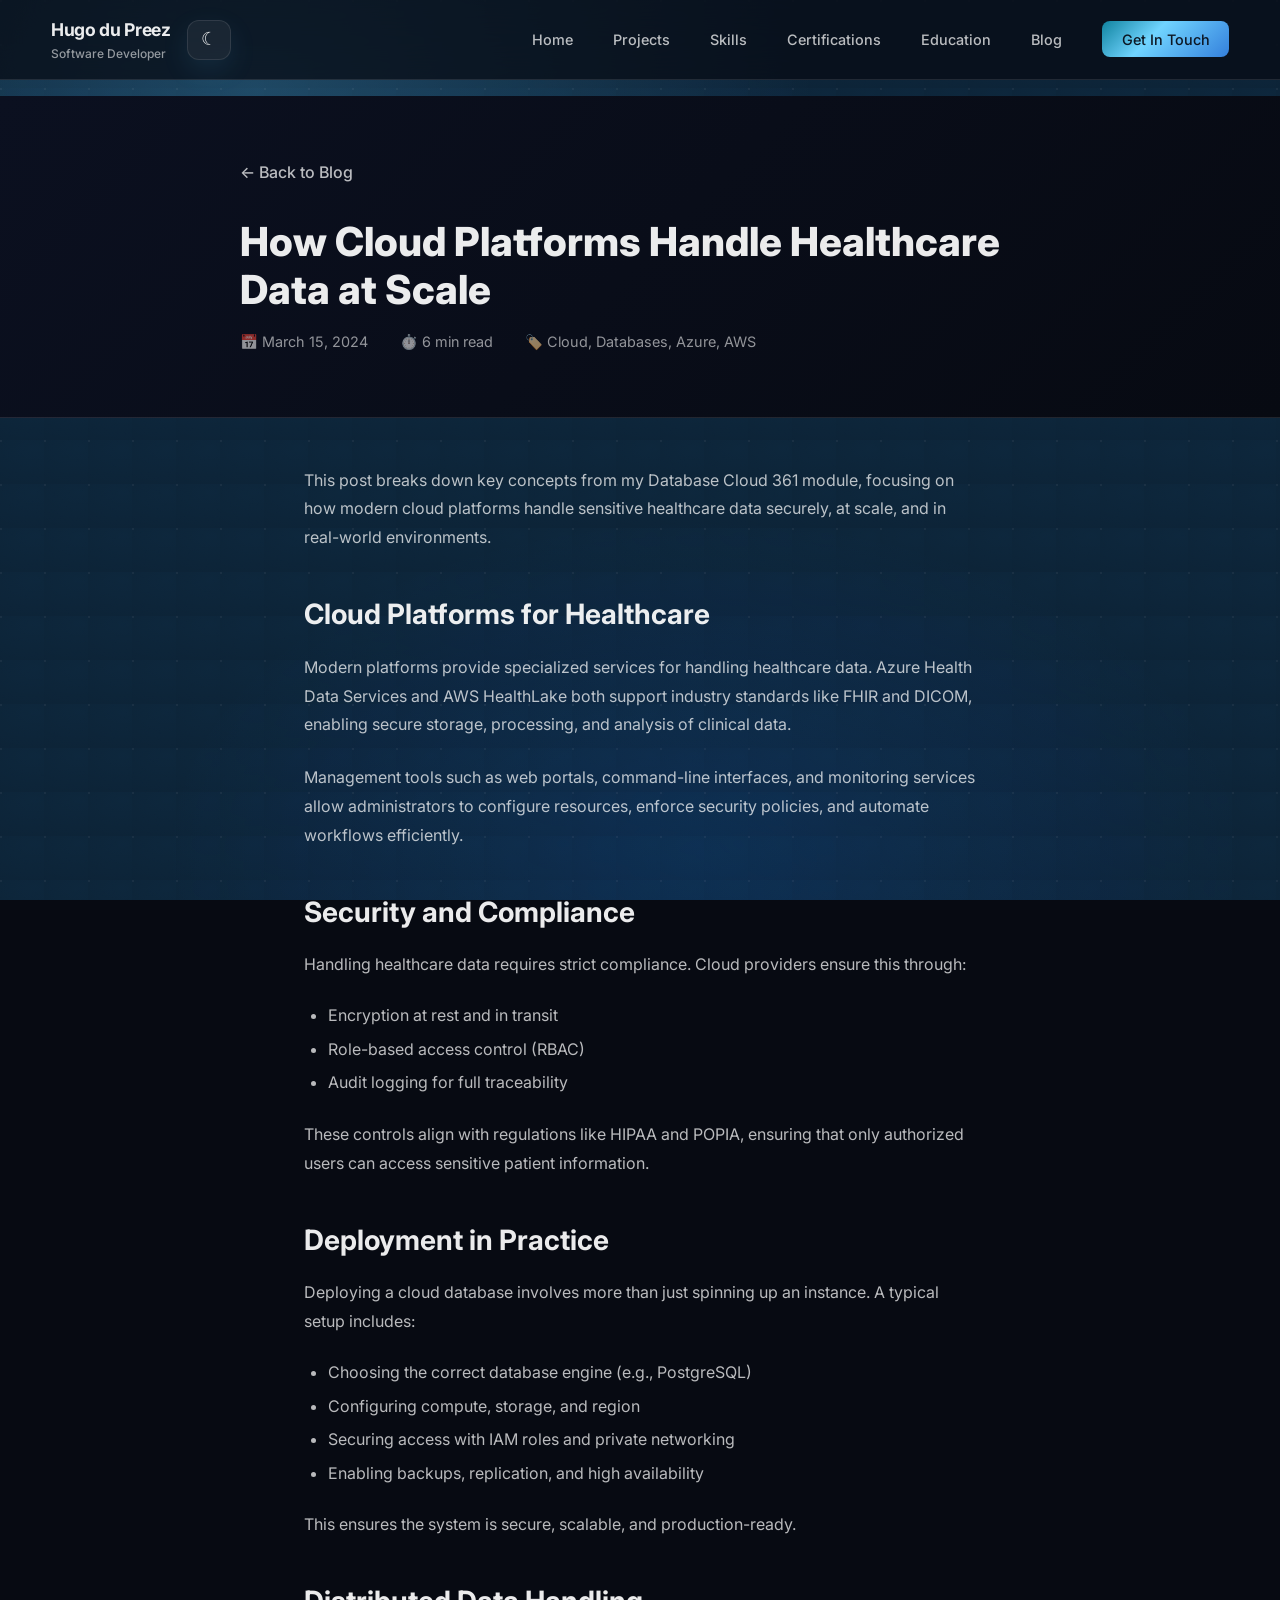
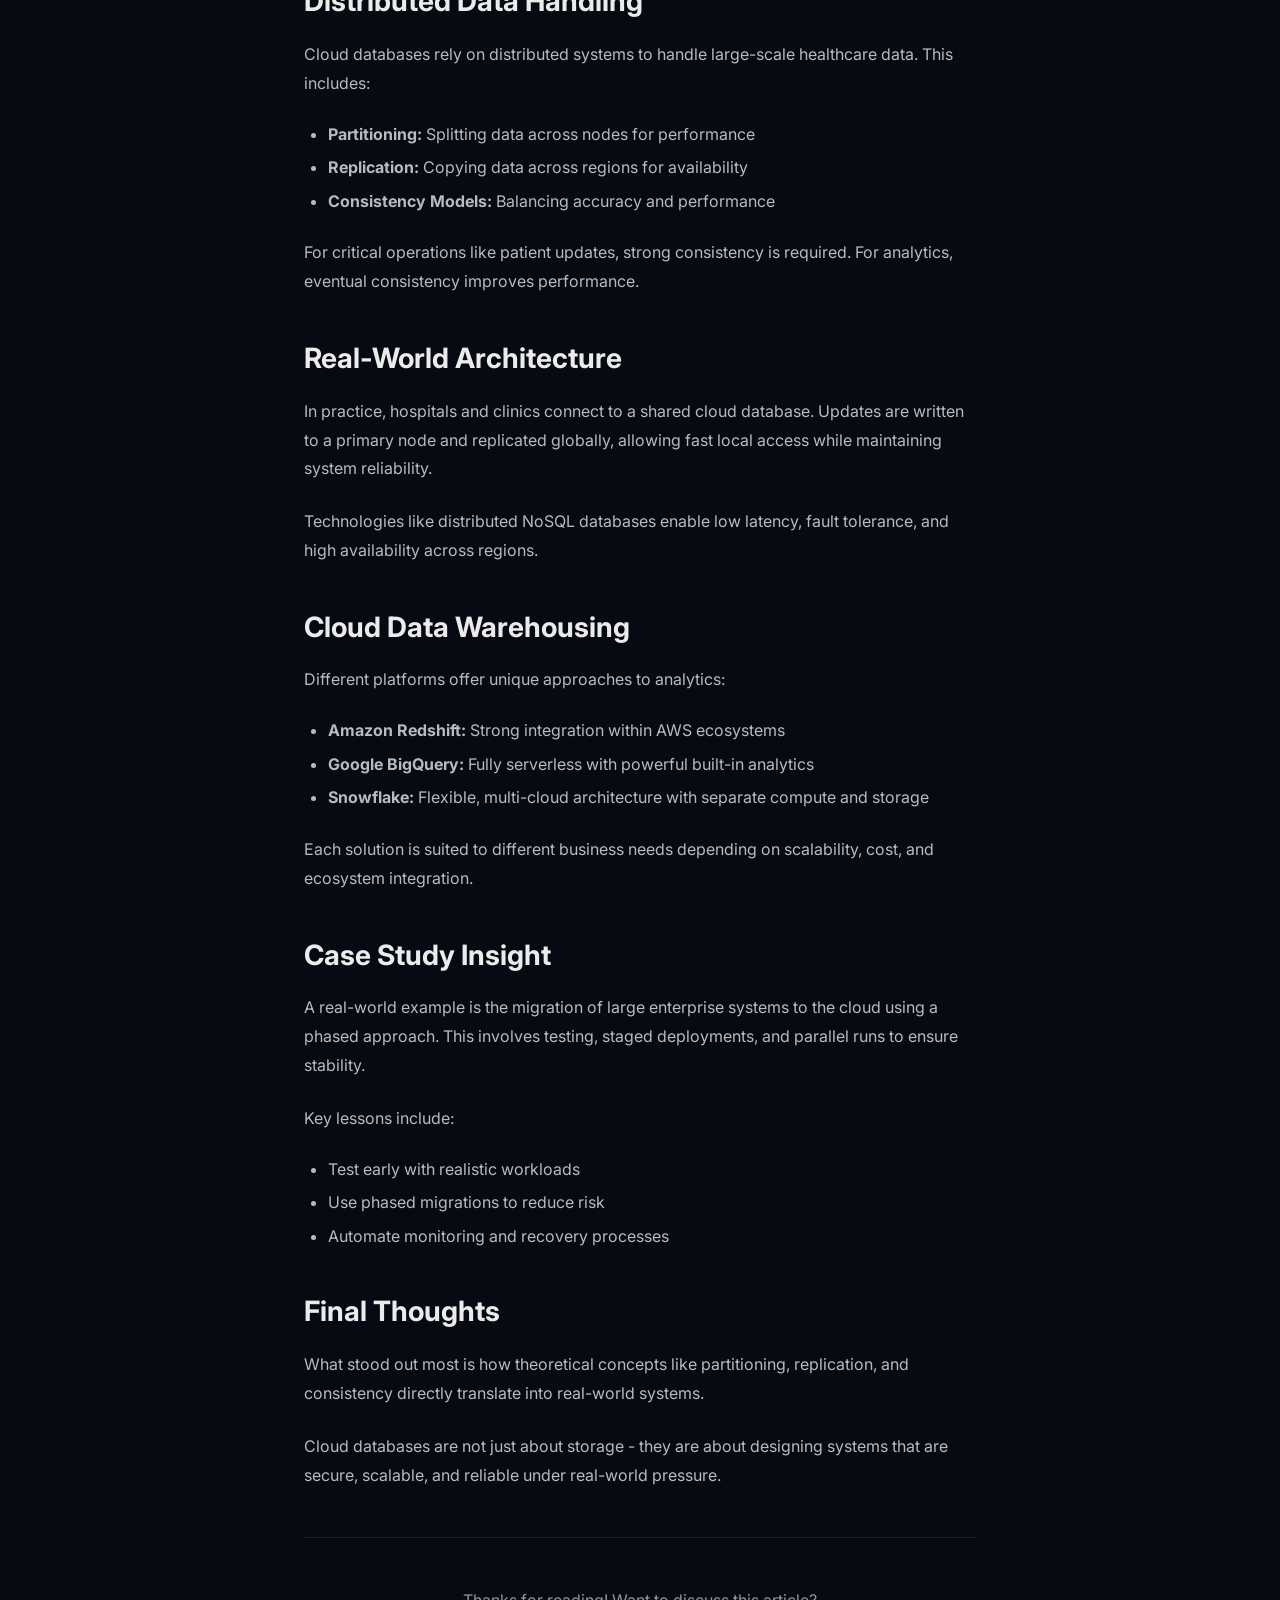
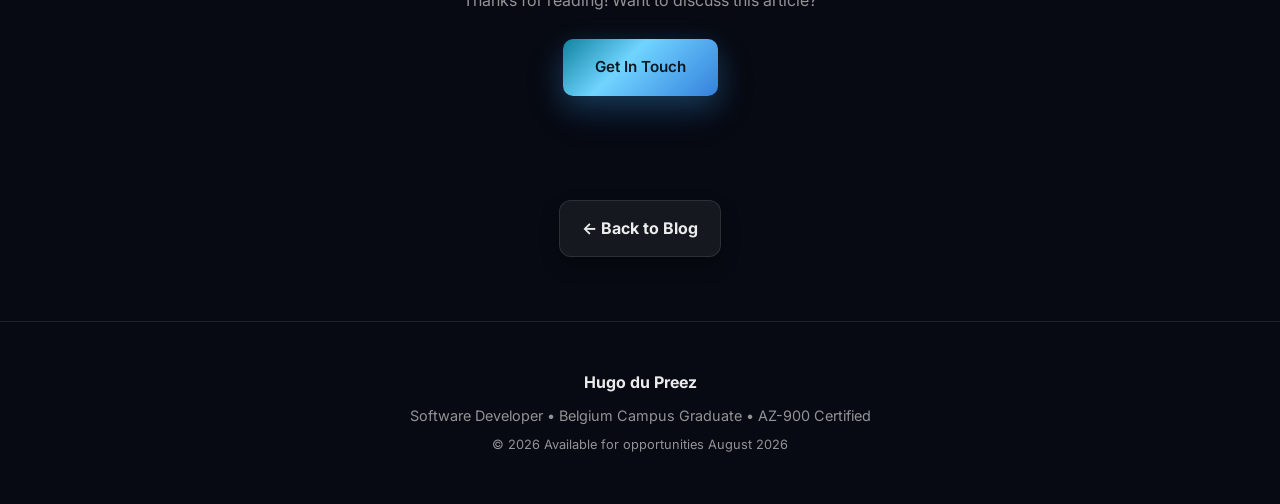
==== commit 5bf20780: "Added Home button" ====
--- a/blog/post1.html
+++ b/blog/post1.html
@@ -18,6 +18,12 @@
             <span class="nav-name">Hugo du Preez</span>
             <span class="nav-title">Software Developer</span>
         </div>
+        
+        <button class="mobile-menu-btn" aria-label="Toggle menu">
+            <span></span>
+            <span></span>
+            <span></span>
+        </button>
 
         <button class="theme-toggle-btn" type="button" aria-label="Switch to light mode" aria-pressed="false">
             <span class="theme-toggle-icon" aria-hidden="true"></span>
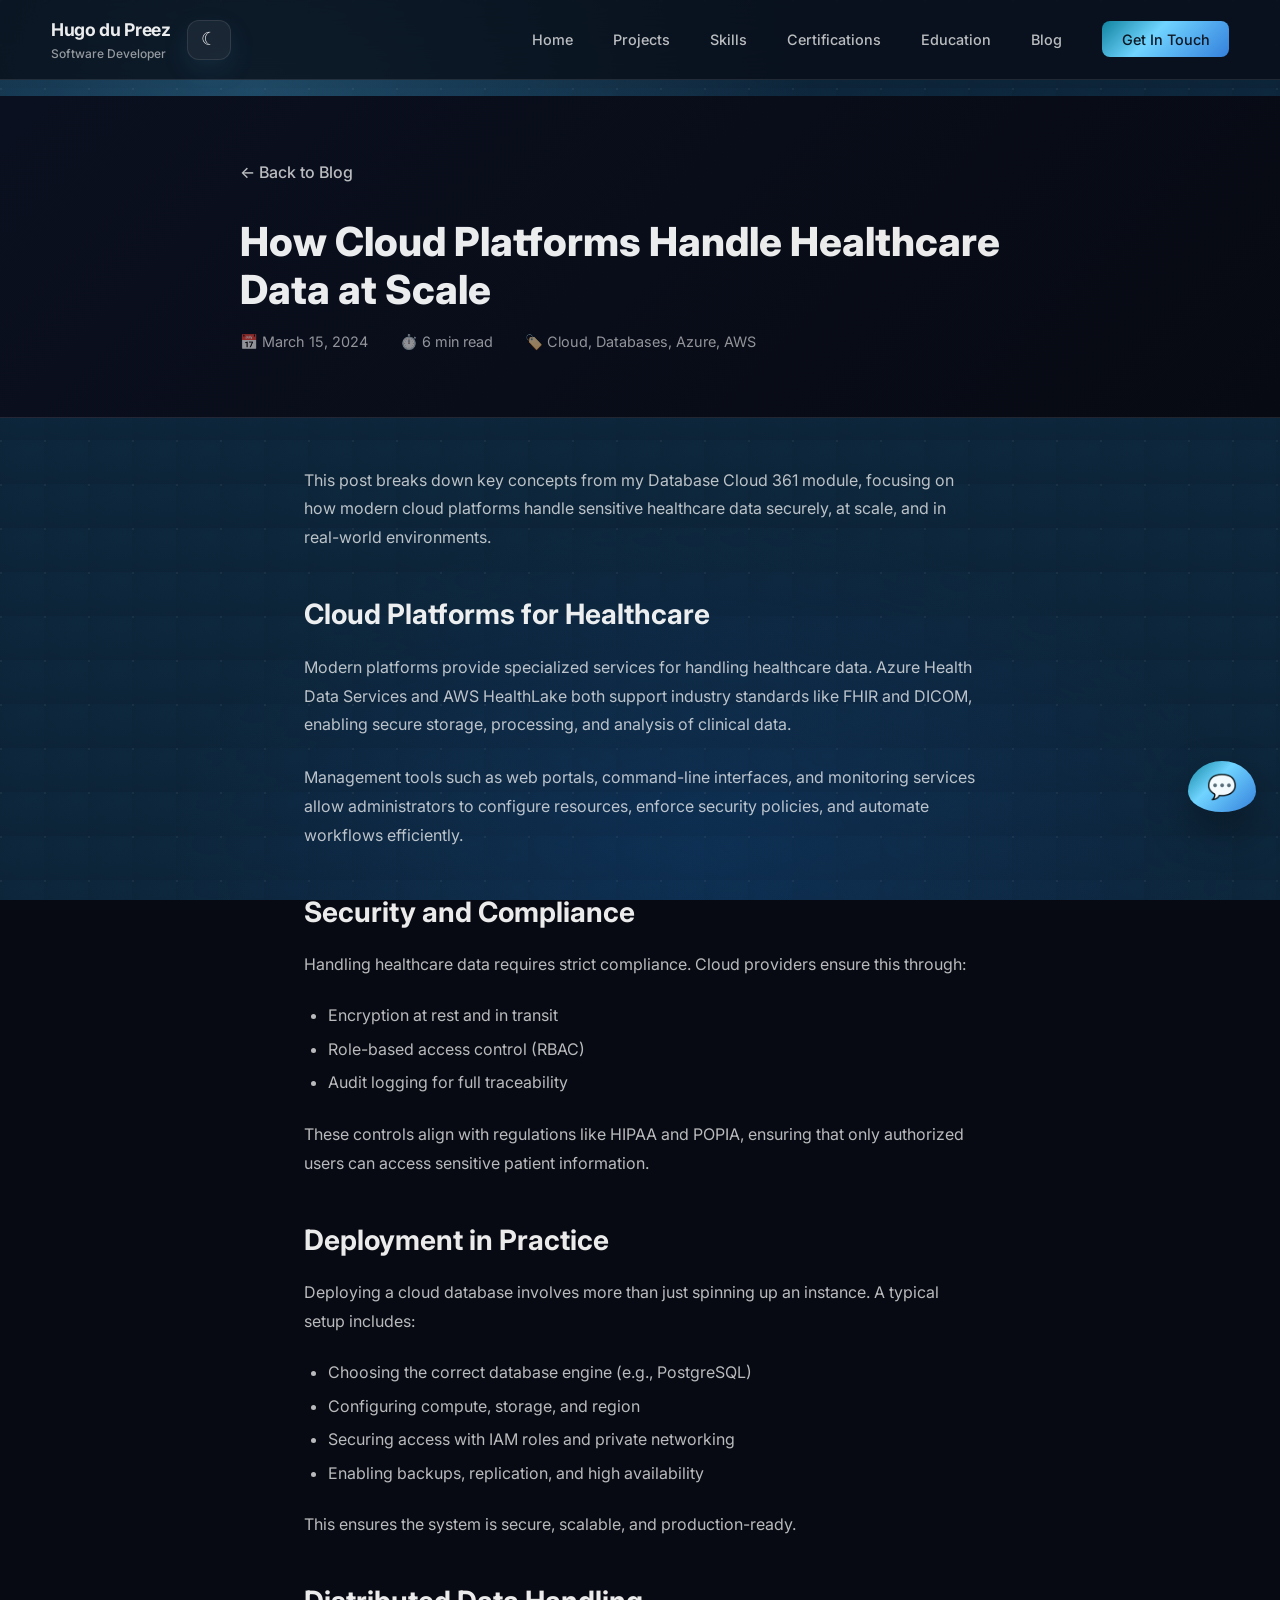
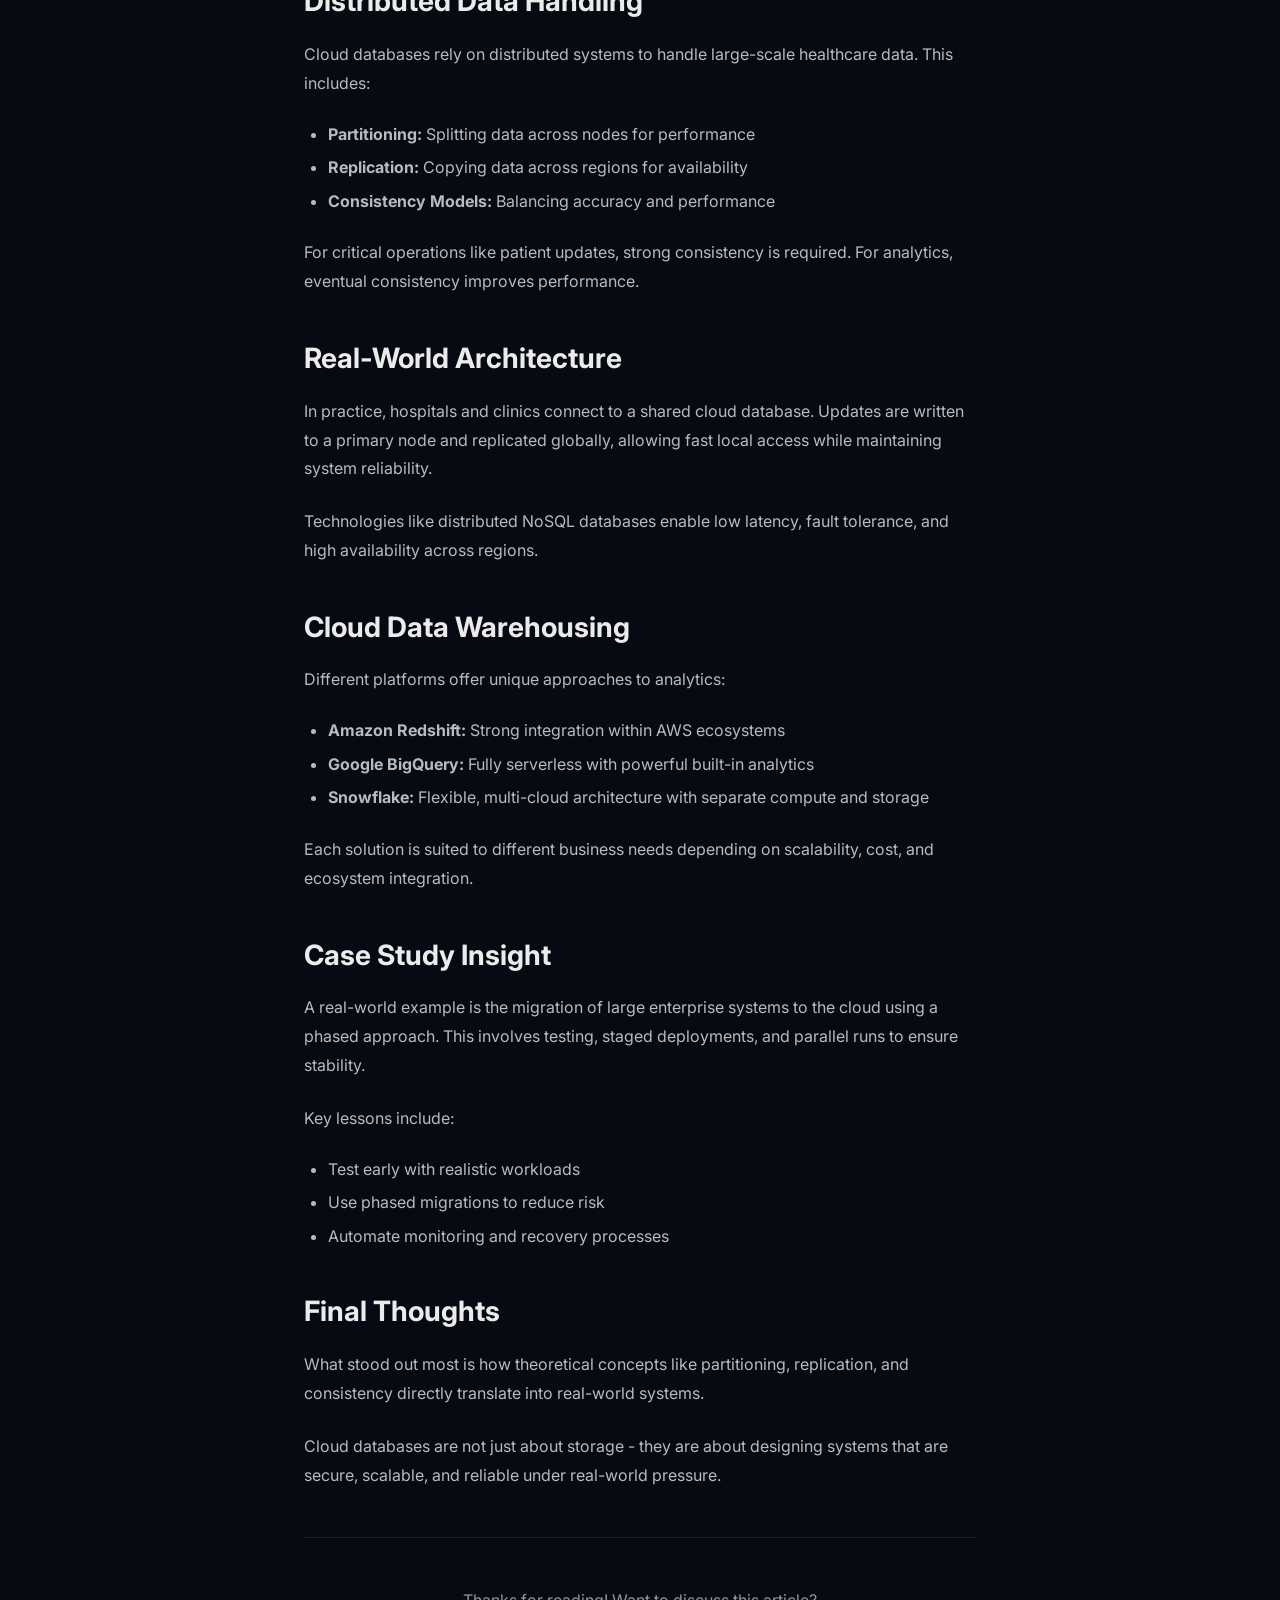
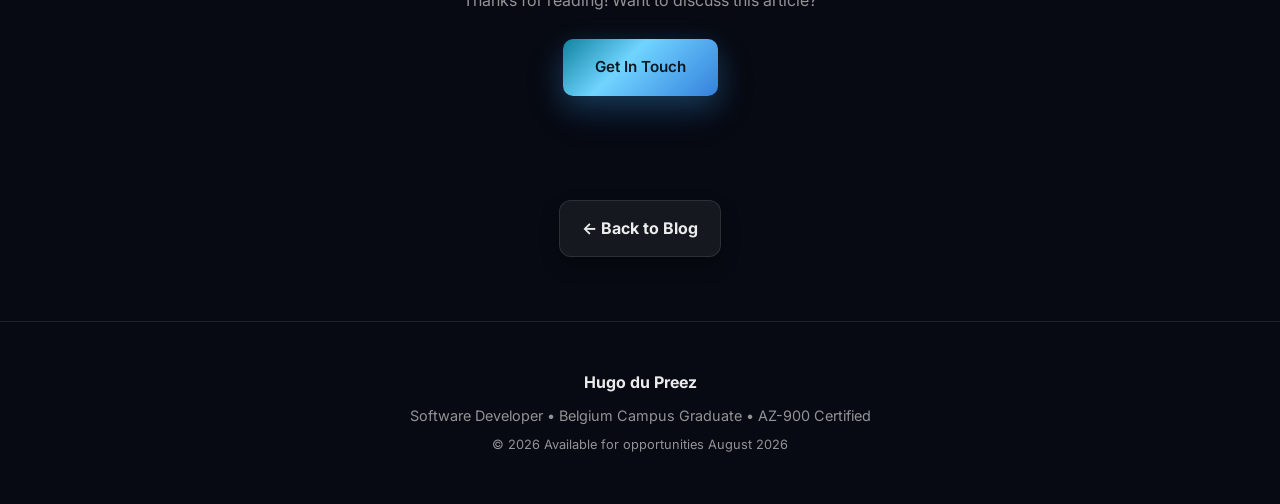
==== commit d455c259: "Added Groq Chatbot" ====
--- a/blog/post1.html
+++ b/blog/post1.html
@@ -138,6 +138,33 @@
         <p style="margin-top: 0.5rem; font-size: 0.8rem; color: var(--text-muted);">© <span class="current-year">2026</span> Available for opportunities August 2026</p>
     </footer>
 
+    <!-- AI Chatbot Widget -->
+    <div id="chat-widget">
+        <div class="chat-header">
+            <span class="chat-header-title">
+                <span>🤖</span>
+                <span>Ask Hugo's AI</span>
+            </span>
+            <button class="chat-close-btn" onclick="toggleChat()" aria-label="Close chat">×</button>
+        </div>
+        
+        <div id="chat-messages">
+            <div class="chat-bot-msg chat-intro">
+                Hi! I'm Hugo's AI assistant. Ask me about his skills, projects, education, or availability!
+            </div>
+        </div>
+        
+        <div class="chat-input-area">
+            <input id="chat-input" type="text" placeholder="Ask me anything..." maxlength="500" onkeypress="if(event.key==='Enter')sendMessage()">
+            <button id="chat-send-btn" onclick="sendMessage()">Send</button>
+        </div>
+        
+        <div id="chat-rate-warning">⚠️ Rate limit: Please wait before sending another message</div>
+    </div>
+
+    <button id="chat-toggle" onclick="toggleChat()" aria-label="Open chat">💬</button>
+
     <script src="../assets/js/main.js"></script>
+
 </body>
 </html>
--- a/assets/css/style.css
+++ b/assets/css/style.css
@@ -1846,8 +1846,8 @@
         flex-direction: column;
         align-items: center;
 
-        padding: 5.25rem 0 2rem;
-        gap: 1.5rem;
+        padding: 5.25rem 0 1.25rem;
+        gap: 1rem;
 
         transform: translateY(-150%);
         transition: transform 0.3s ease;
@@ -1862,8 +1862,12 @@
     }
 
     /* Each menu item */
+    .nav-links li:not(:last-child) {
+        border-bottom: 1px solid var(--border);
+        width: 100%;
+    }
+
     .nav-links li {
-        width: 100%;
         text-align: center;
     }
 
@@ -1871,14 +1875,29 @@
         display: block; /* ensures clickable area full width */
         width: 100%;
         font-size: 1.1rem;
-        padding: 0.5rem 0;
+        padding: 1rem 2.5rem;
         color: var(--text-primary);
         text-decoration: none;
-        transition: color 0.3s;
+        transition: all 0.3s ease;
+        position: relative;
+        overflow: hidden;
     }
 
     .nav-links a:hover {
         color: var(--primary);
+    }
+
+    .nav-links a:hover::after,
+    .nav-links a:focus-visible::after {
+        content: '';
+        position: absolute;
+        bottom: 0;
+        left: 50%;
+        transform: translateX(-50%);
+        width: 60%;
+        height: 3px;
+        background: var(--primary);
+        border-radius: 2px;
     }
 
     /* Call-to-action button */
@@ -1886,4 +1905,245 @@
         text-align: center;
         margin-top: 0.5rem;
     }
-}+}
+/* ===== AI CHATBOT WIDGET ===== */
+#chat-widget {
+    position: fixed;
+    bottom: 20px;
+    right: 20px;
+    width: 380px;
+    max-height: 520px;
+    background: var(--bg-elev);
+    border-radius: 20px;
+    box-shadow: var(--shadow-xl);
+    font-family: 'Inter', system-ui, sans-serif;
+    display: none;
+    flex-direction: column;
+    overflow: hidden;
+    z-index: 9999;
+    border: 1px solid var(--border);
+}
+
+.chat-header {
+    background: var(--gradient-1);
+    padding: 18px 20px;
+    color: rgba(7, 10, 18, 0.92);
+    font-weight: 700;
+    display: flex;
+    justify-content: space-between;
+    align-items: center;
+}
+
+.chat-header-title {
+    display: flex;
+    align-items: center;
+    gap: 10px;
+    font-size: 16px;
+}
+
+.chat-header-title span:first-child {
+    font-size: 22px;
+}
+
+.chat-close-btn {
+    background: none;
+    border: none;
+    color: rgba(7, 10, 18, 0.92);
+    cursor: pointer;
+    font-size: 22px;
+    padding: 0;
+    width: 32px;
+    height: 32px;
+    display: flex;
+    align-items: center;
+    justify-content: center;
+    border-radius: 8px;
+    transition: background 0.2s;
+}
+
+.chat-close-btn:hover {
+    background: rgba(255, 255, 255, 0.2);
+}
+
+#chat-messages {
+    flex: 1;
+    overflow-y: auto;
+    padding: 20px;
+    display: flex;
+    flex-direction: column;
+    gap: 14px;
+    min-height: 320px;
+    max-height: 420px;
+    background: var(--bg);
+}
+
+.chat-user-msg,
+.chat-bot-msg {
+    max-width: 85%;
+    font-size: 14px;
+    line-height: 1.6;
+    word-wrap: break-word;
+    padding: 12px 18px;
+}
+
+.chat-user-msg {
+    align-self: flex-end;
+    background: var(--gradient-1);
+    color: rgba(7, 10, 18, 0.92);
+    border-radius: 16px 16px 4px 16px;
+}
+
+.chat-bot-msg {
+    align-self: flex-start;
+    background: var(--bg-card);
+    color: var(--text-secondary);
+    border-radius: 16px 16px 16px 4px;
+    border: 1px solid var(--border);
+}
+
+.chat-intro {
+    /* Default .chat-bot-msg styles apply */
+}
+
+.chat-typing {
+    color: var(--text-muted);
+    font-style: italic;
+    font-size: 13px;
+    padding: 8px 16px;
+}
+
+.chat-error {
+    color: #ff6b6b !important;
+    border-color: #ff6b6b !important;
+}
+
+.chat-rate-error {
+    color: var(--aws-orange) !important;
+    border-color: var(--aws-orange) !important;
+}
+
+.chat-input-area {
+    padding: 14px;
+    border-top: 1px solid var(--border);
+    display: flex;
+    gap: 10px;
+    background: var(--bg-elev);
+}
+
+#chat-input {
+    flex: 1;
+    padding: 12px 16px;
+    border-radius: 12px;
+    border: 1px solid var(--border);
+    background: var(--bg);
+    color: var(--text-primary);
+    font-size: 14px;
+    outline: none;
+    font-family: 'Inter', sans-serif;
+}
+
+#chat-input::placeholder {
+    color: var(--text-muted);
+}
+
+#chat-send-btn {
+    padding: 12px 20px;
+    background: var(--gradient-1);
+    color: rgba(7, 10, 18, 0.92);
+    border: none;
+    border-radius: 12px;
+    cursor: pointer;
+    font-weight: 700;
+    font-size: 14px;
+    transition: opacity 0.2s;
+}
+
+#chat-send-btn:hover {
+    opacity: 0.9;
+}
+
+#chat-send-btn:disabled {
+    opacity: 0.5;
+    cursor: not-allowed;
+}
+
+#chat-rate-warning {
+    display: none;
+    padding: 8px 14px;
+    background: rgba(255, 180, 0, 0.1);
+    border-top: 1px solid var(--border);
+    color: var(--aws-orange);
+    font-size: 12px;
+    text-align: center;
+}
+
+#chat-toggle {
+    --bubble-size: 68px;
+    position: fixed;
+    bottom: 5.5rem;
+    right: 24px;
+    width: var(--bubble-size);
+    height: calc(var(--bubble-size) * 0.75);
+    border-radius: 50% / 60% 60% 40% 40%;
+    background: var(--gradient-1);
+    color: rgba(7, 10, 18, 0.92);
+    border: none;
+    cursor: pointer;
+    font-size: 24px;
+    box-shadow: var(--shadow);
+    z-index: 9998;
+    display: flex;
+    align-items: center;
+    justify-content: center;
+    transition: transform 0.2s;
+}
+
+@media (max-width: 640px) {
+    #chat-toggle {
+        display: none !important;
+    }
+    
+    .mobile-ai-hero {
+        display: flex !important;
+    }
+}
+
+#chat-toggle:hover {
+    transform: scale(1.1);
+}
+
+/* Chatbot scrollbar */
+#chat-messages::-webkit-scrollbar {
+    width: 6px;
+}
+
+#chat-messages::-webkit-scrollbar-track {
+    background: var(--bg);
+}
+
+#chat-messages::-webkit-scrollbar-thumb {
+    background: var(--border);
+    border-radius: 3px;
+}
+
+#chat-messages::-webkit-scrollbar-thumb:hover {
+    background: var(--text-muted);
+}
+
+/* Mobile responsive */
+@media (max-width: 640px) {
+    #chat-widget {
+        width: calc(100% - 40px);
+        right: 20px;
+        left: 20px;
+        bottom: 20px;
+    }
+
+    #chat-toggle {
+        bottom: 20px;
+        right: 20px;
+        width: 52px;
+        height: 52px;
+        font-size: 22px;
+    }
+}
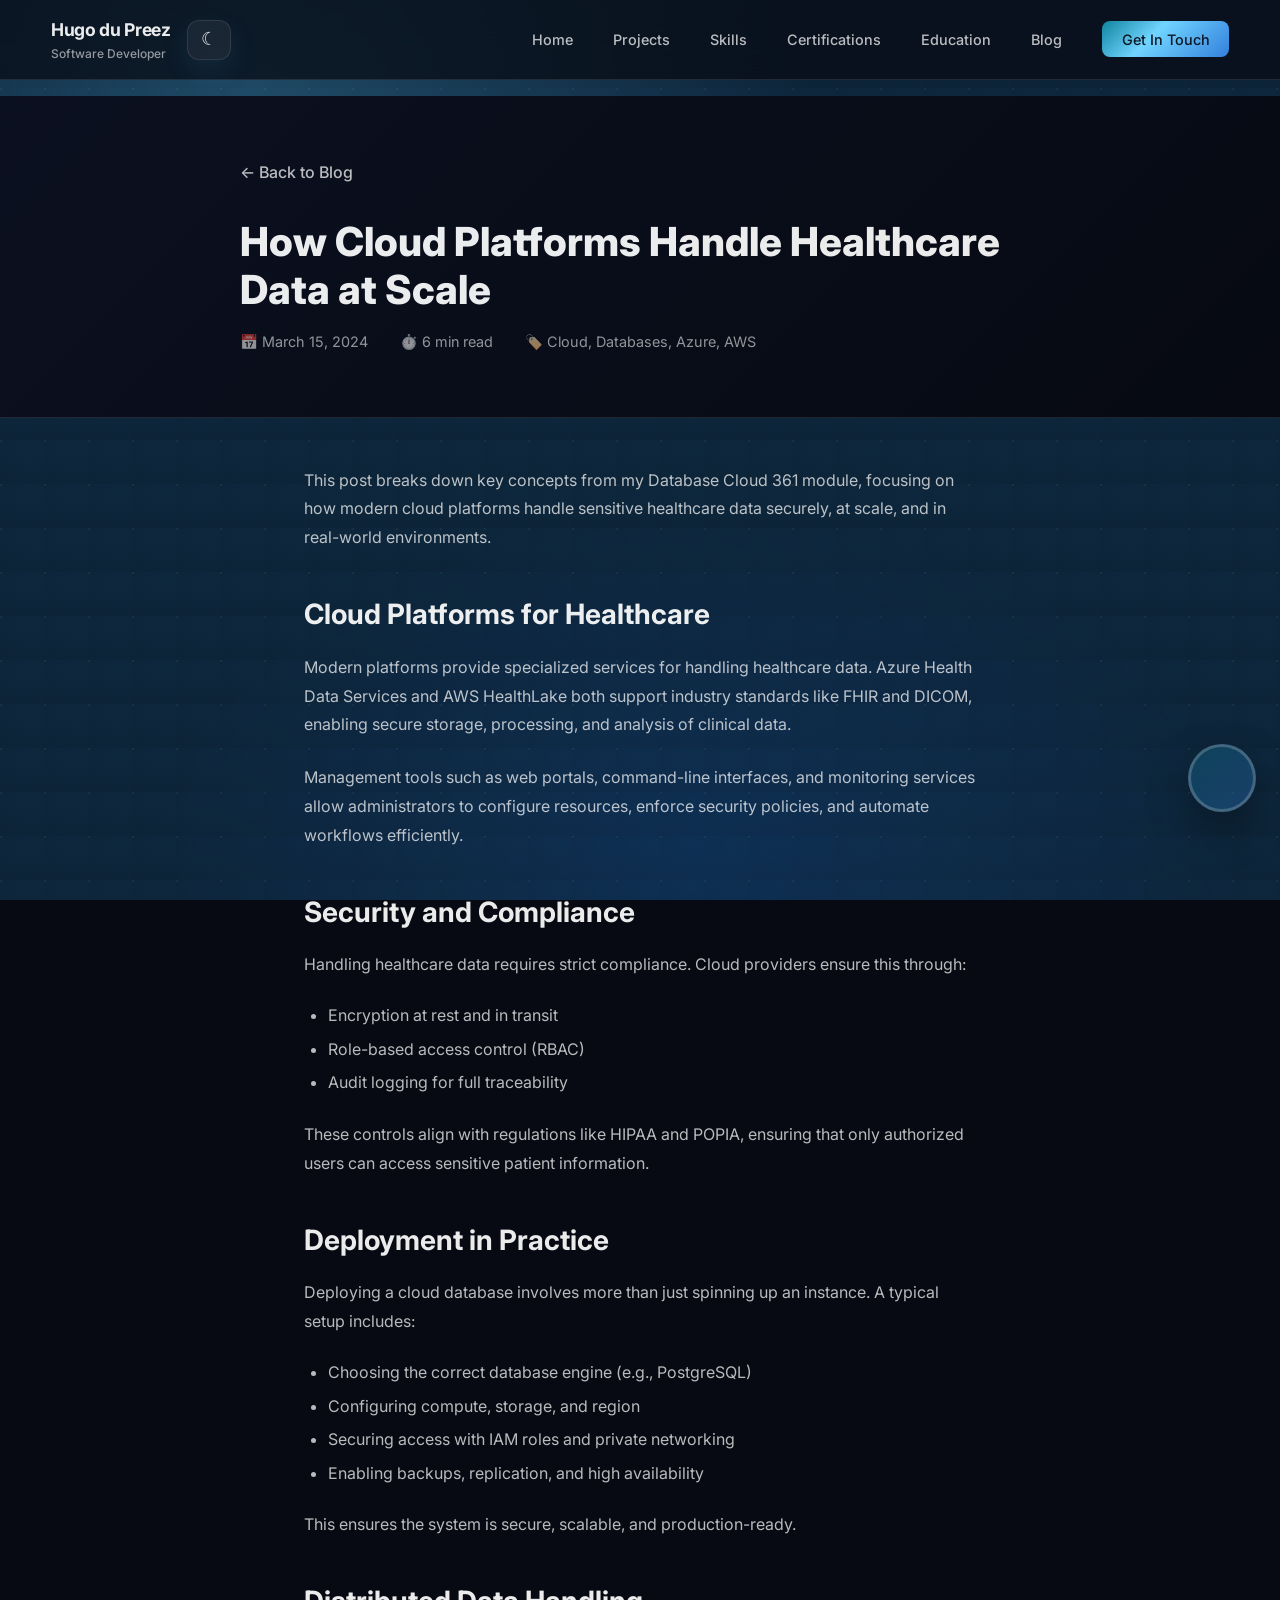
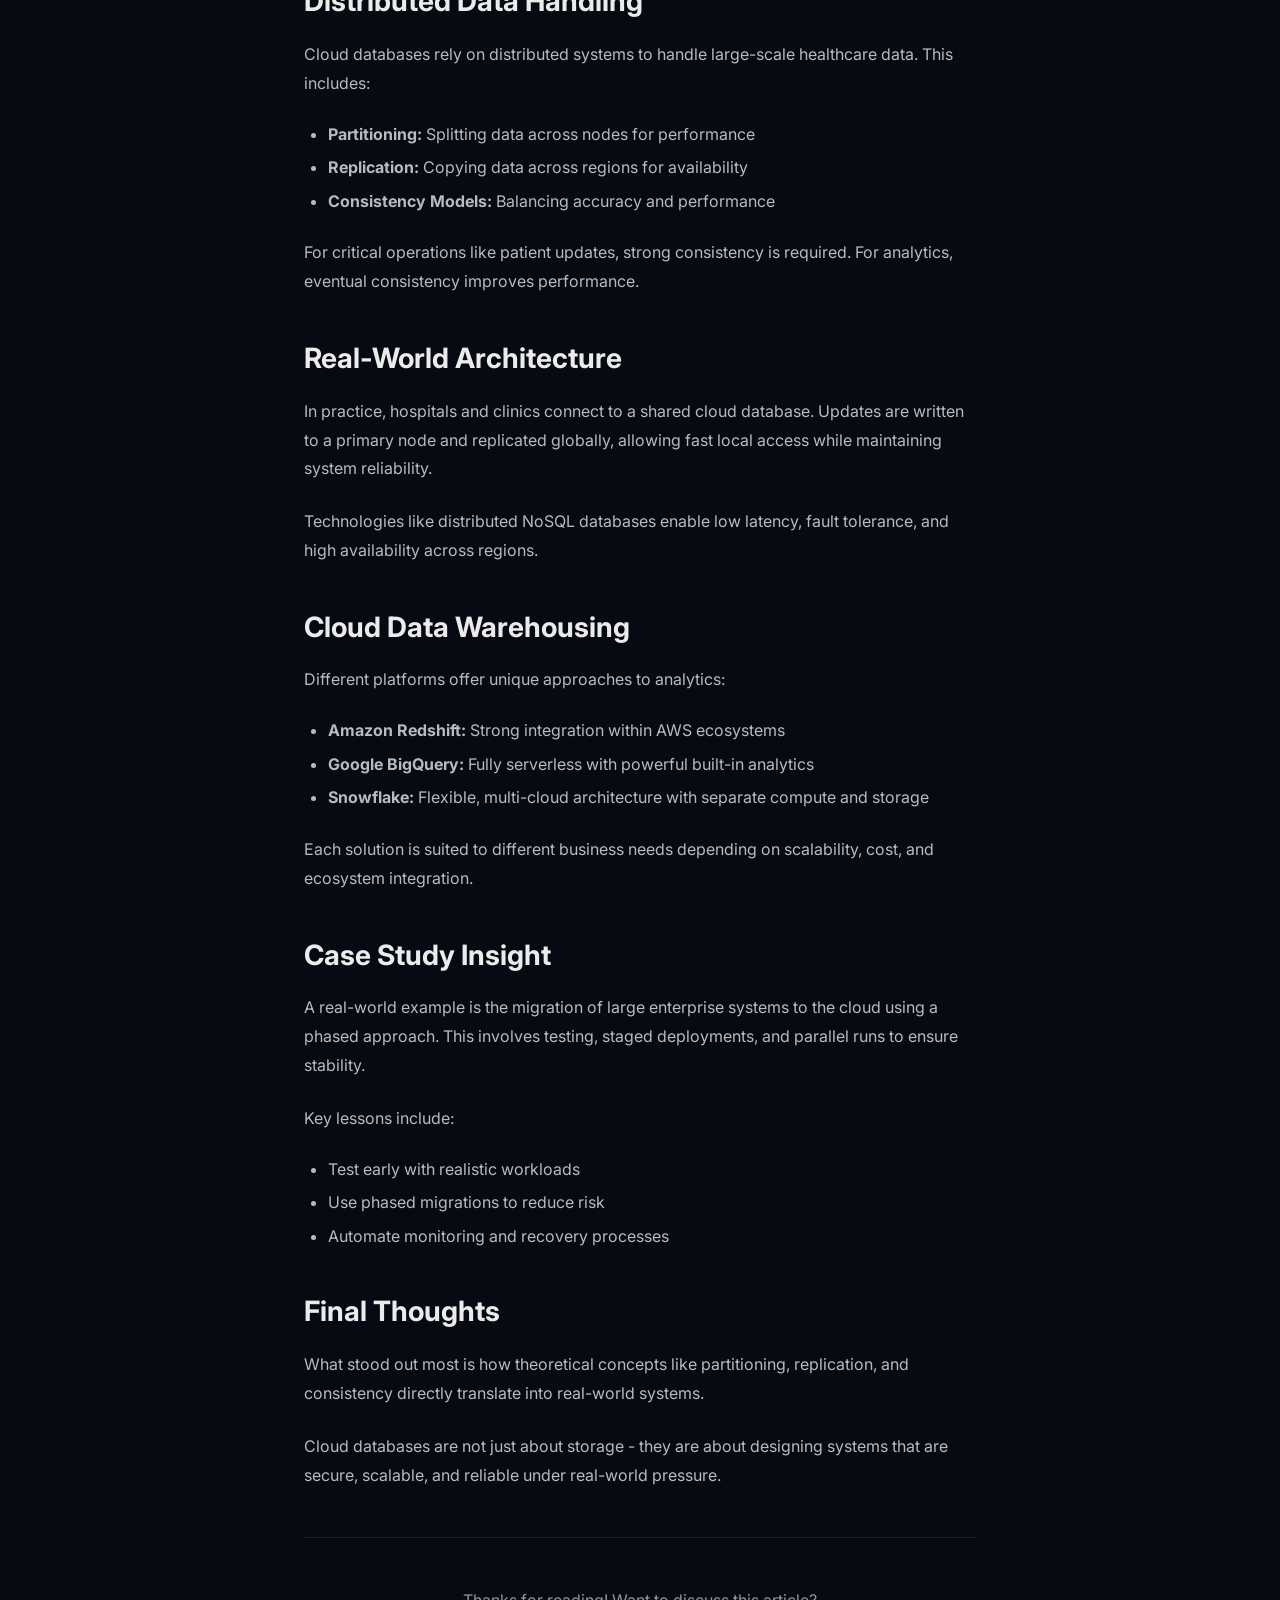
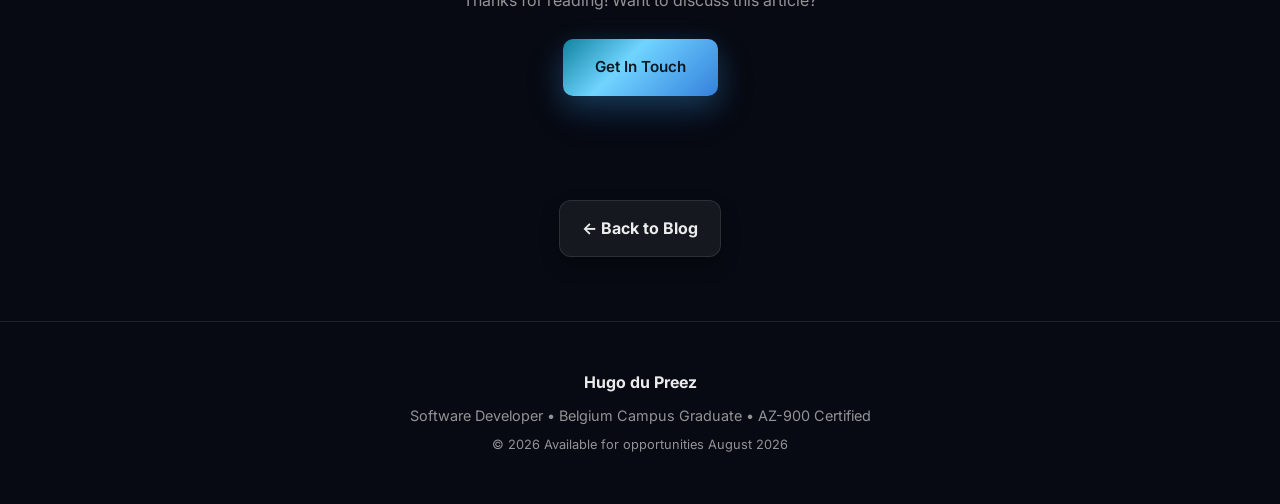
==== commit 44dd7e94: "Changes to AI" ====
--- a/blog/post1.html
+++ b/blog/post1.html
@@ -142,7 +142,7 @@
     <div id="chat-widget">
         <div class="chat-header">
             <span class="chat-header-title">
-                <span>🤖</span>
+                <img src="https://res.cloudinary.com/dxrak5fdv/image/upload/v1776846342/20260422_102305_0002-removebg-preview_hepydx.png" alt="AI" class="ai-icon">
                 <span>Ask Hugo's AI</span>
             </span>
             <button class="chat-close-btn" onclick="toggleChat()" aria-label="Close chat">×</button>
--- a/assets/css/style.css
+++ b/assets/css/style.css
@@ -2001,10 +2001,6 @@
     border: 1px solid var(--border);
 }
 
-.chat-intro {
-    /* Default .chat-bot-msg styles apply */
-}
-
 .chat-typing {
     color: var(--text-muted);
     font-style: italic;
@@ -2083,19 +2079,22 @@
     bottom: 5.5rem;
     right: 24px;
     width: var(--bubble-size);
-    height: calc(var(--bubble-size) * 0.75);
-    border-radius: 50% / 60% 60% 40% 40%;
-    background: var(--gradient-1);
-    color: rgba(7, 10, 18, 0.92);
-    border: none;
+    height: var(--bubble-size);
+    border-radius: 50%;
+    background: 
+        linear-gradient(135deg, rgba(16, 131, 159, 0.3), rgba(52, 128, 220, 0.3)),
+        url('https://res.cloudinary.com/dxrak5fdv/image/upload/v1776843762/20260422_093019_0000-removebg-preview_szssr0.png ');
+    background-size: cover;
+    background-position: center;
+    border: 3px solid rgba(255, 255, 255, 0.2);
     cursor: pointer;
-    font-size: 24px;
     box-shadow: var(--shadow);
     z-index: 9998;
     display: flex;
     align-items: center;
     justify-content: center;
     transition: transform 0.2s;
+    font-size: 0;  /* Hides the 💬 emoji text */
 }
 
 @media (max-width: 640px) {
@@ -2147,3 +2146,16 @@
         font-size: 22px;
     }
 }
+
+.mobile-ai-hero {
+    display: inline-flex;
+    align-items: center;
+    gap: 0.3rem; /* controls space between icon and text */
+}
+
+.ai-icon {
+    width: 3rem;
+    height: 3rem;
+    object-fit: contain;
+    display: block;
+}
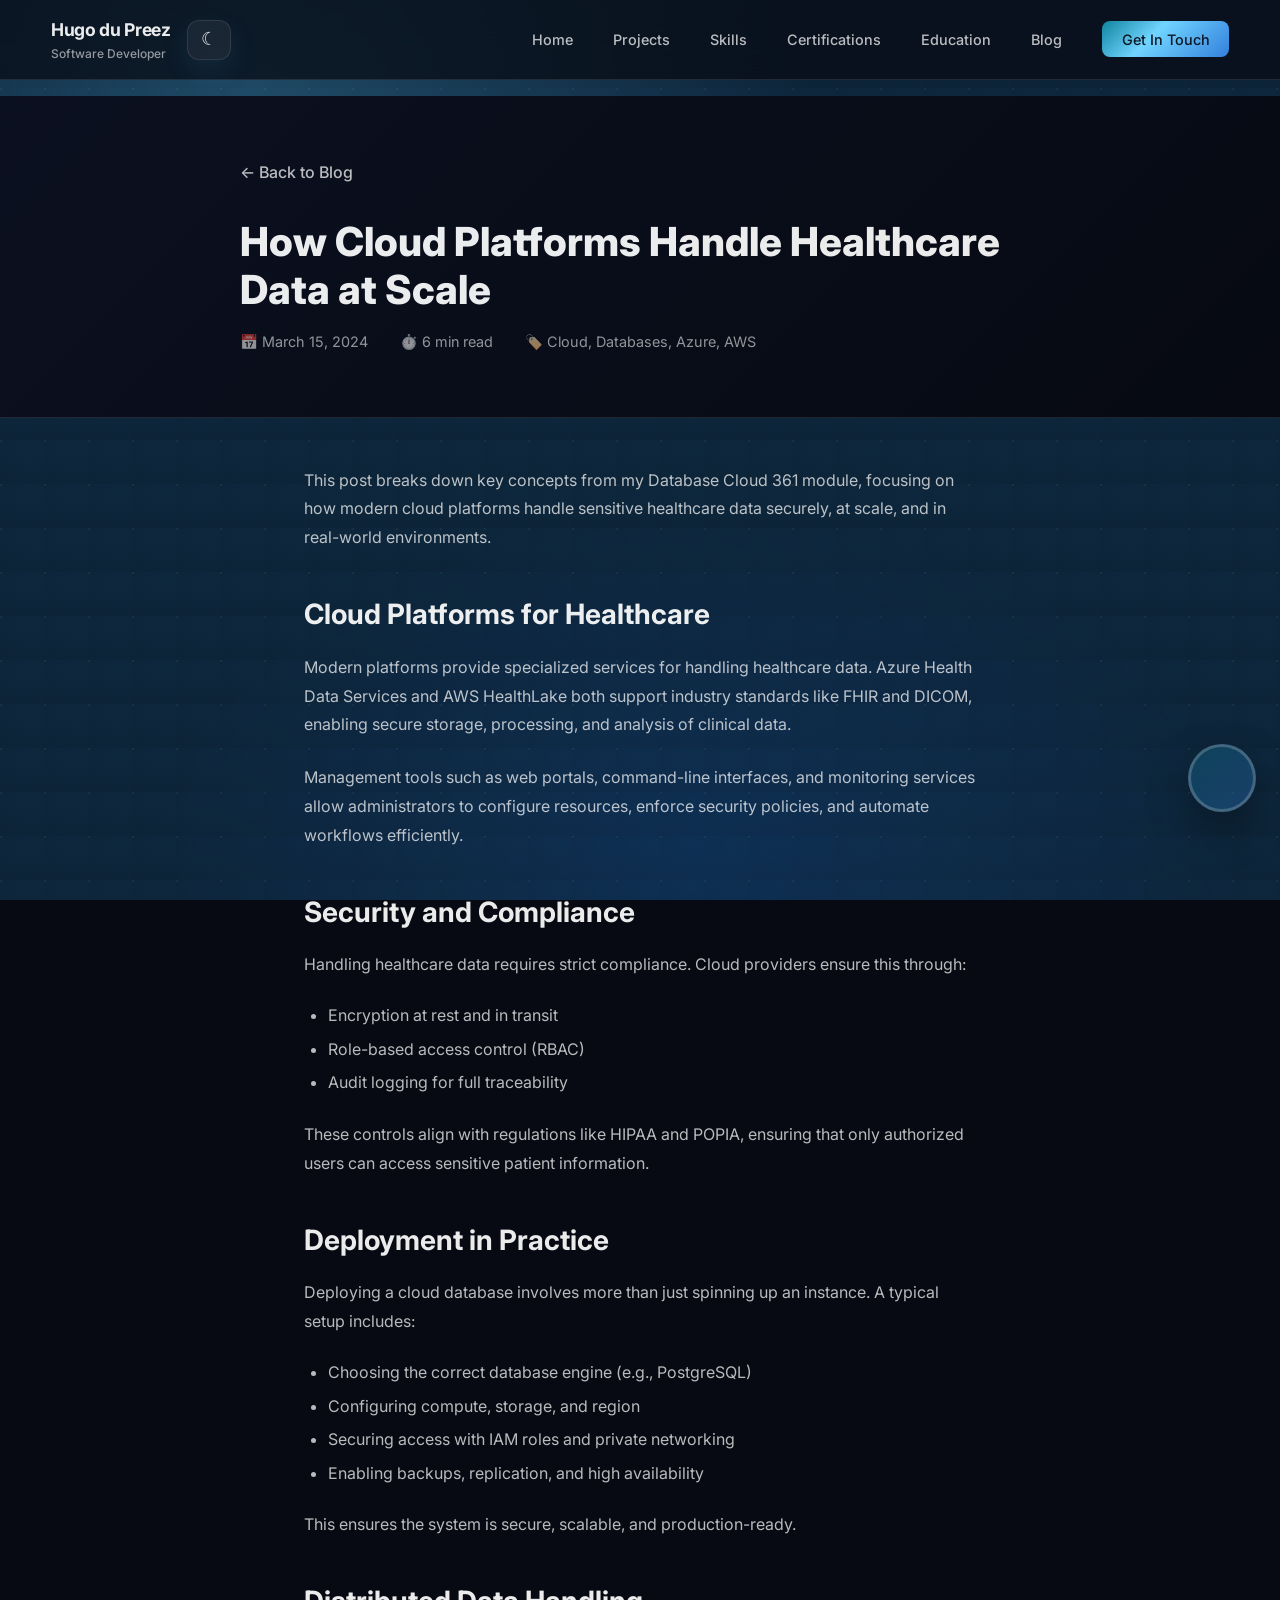
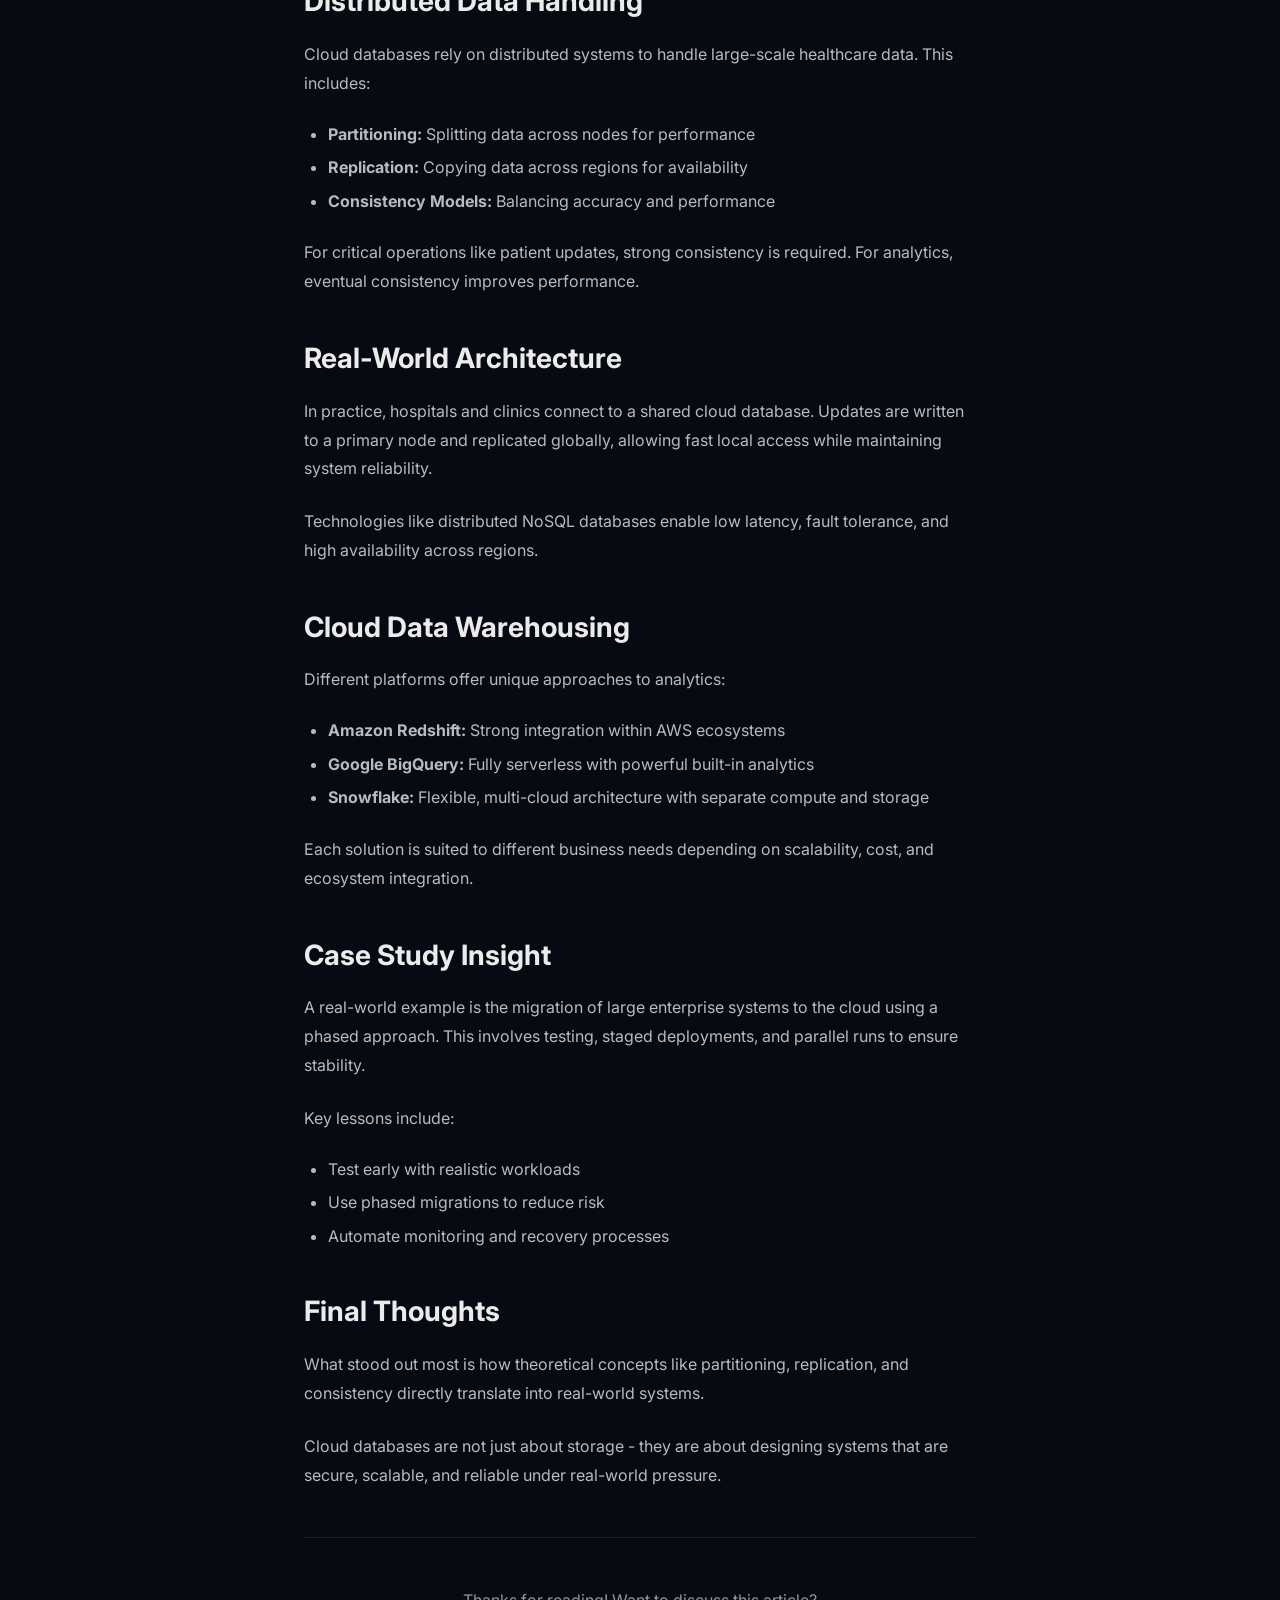
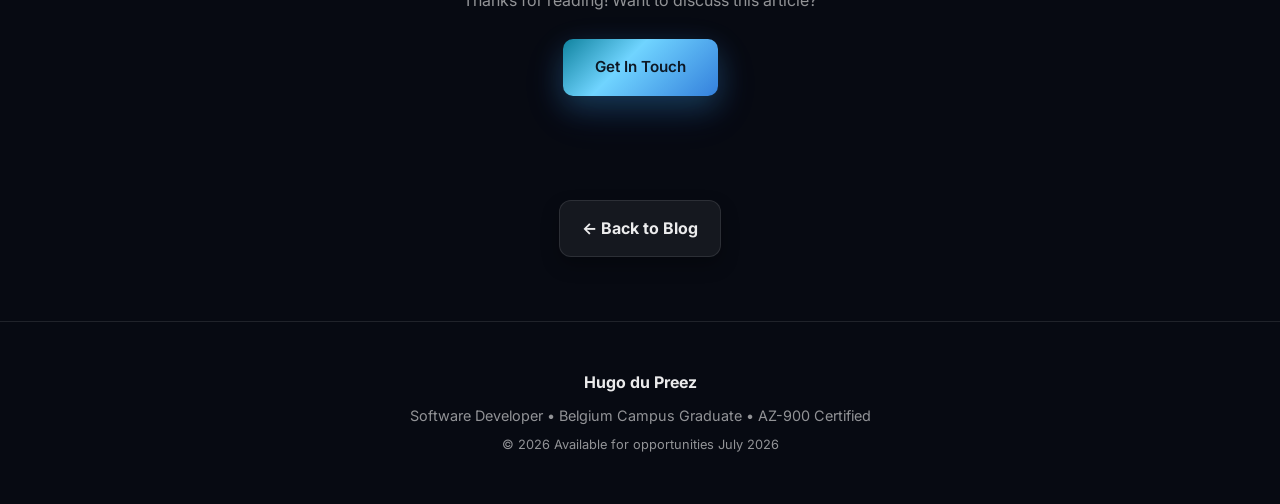
==== commit e74aa31c: "Updated Footer" ====
--- a/blog/post1.html
+++ b/blog/post1.html
@@ -135,7 +135,7 @@
     <footer>
         <div class="footer-brand">Hugo du Preez</div>
         <p>Software Developer • Belgium Campus Graduate • AZ-900 Certified</p>
-        <p style="margin-top: 0.5rem; font-size: 0.8rem; color: var(--text-muted);">© <span class="current-year">2026</span> Available for opportunities August 2026</p>
+        <p style="margin-top: 0.5rem; font-size: 0.8rem; color: var(--text-muted);">© <span class="current-year">2026</span> Available for opportunities July 2026</p>
     </footer>
 
     <!-- AI Chatbot Widget -->
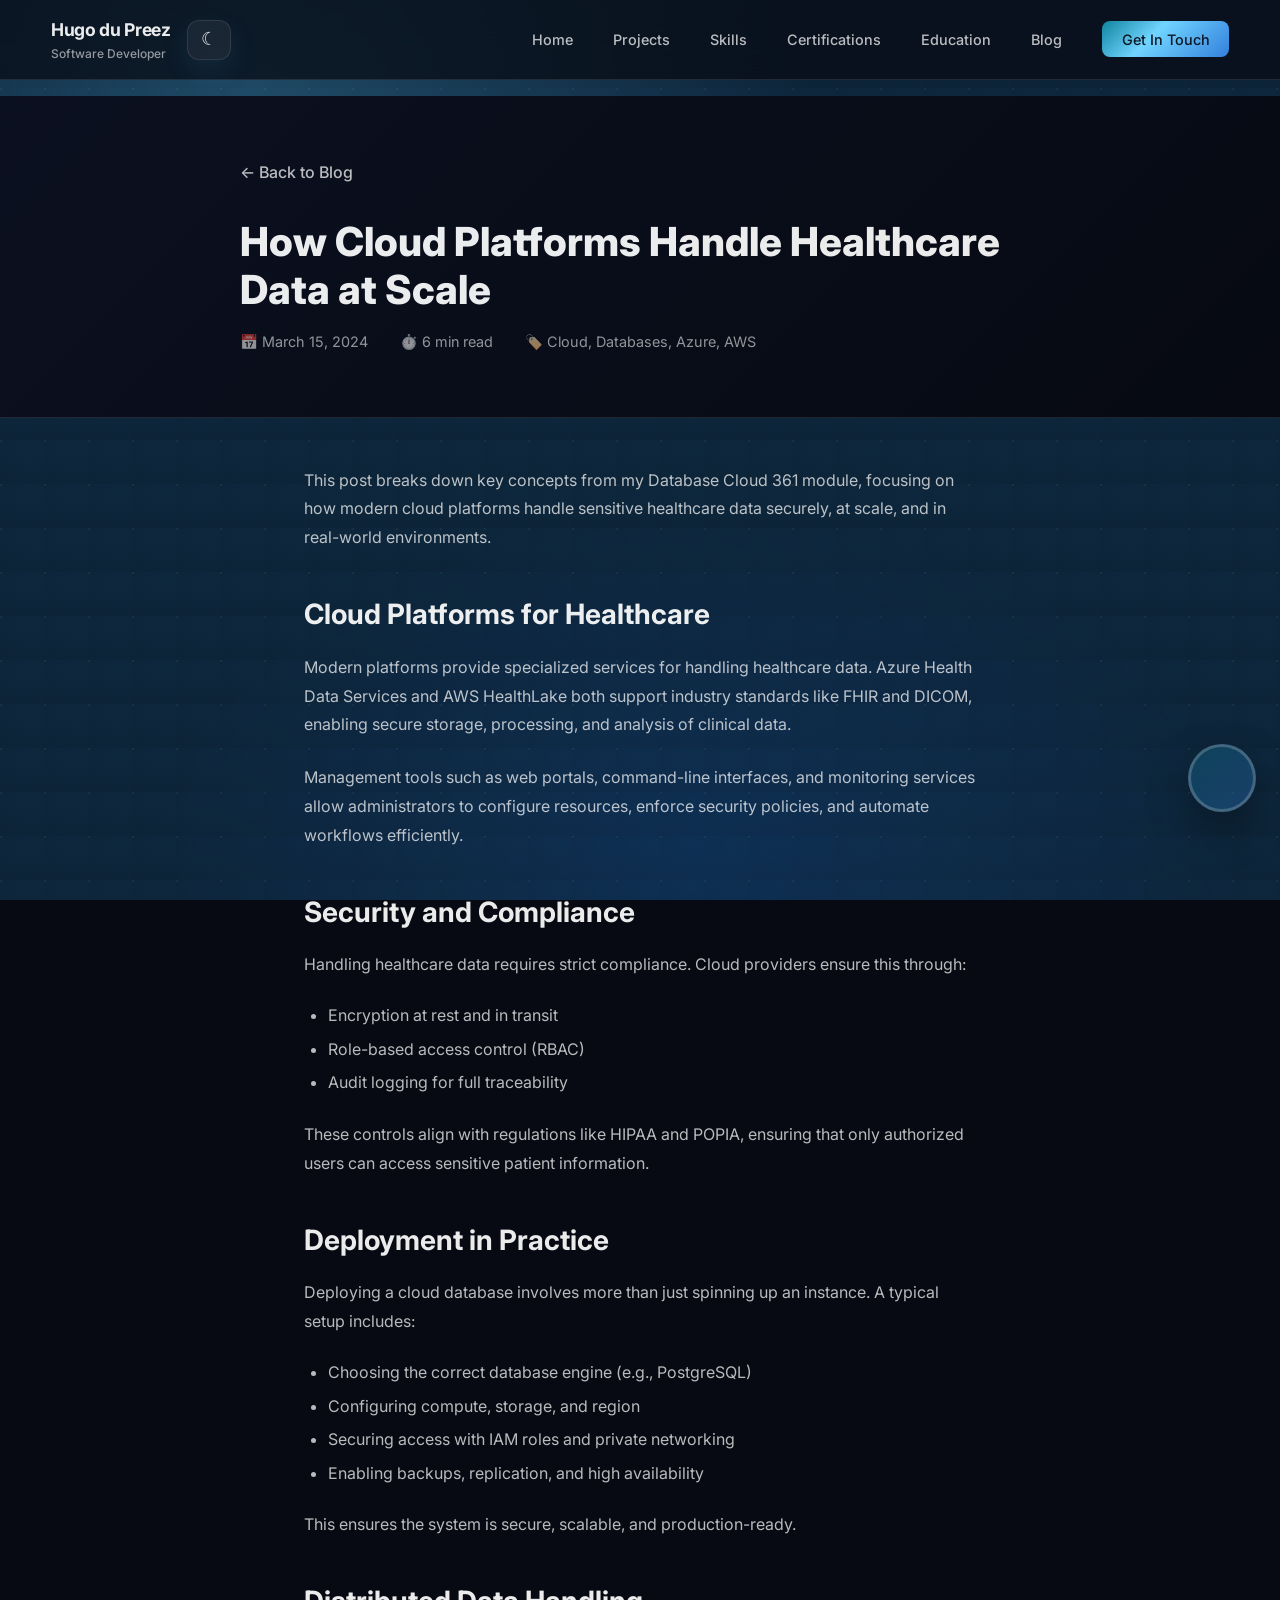
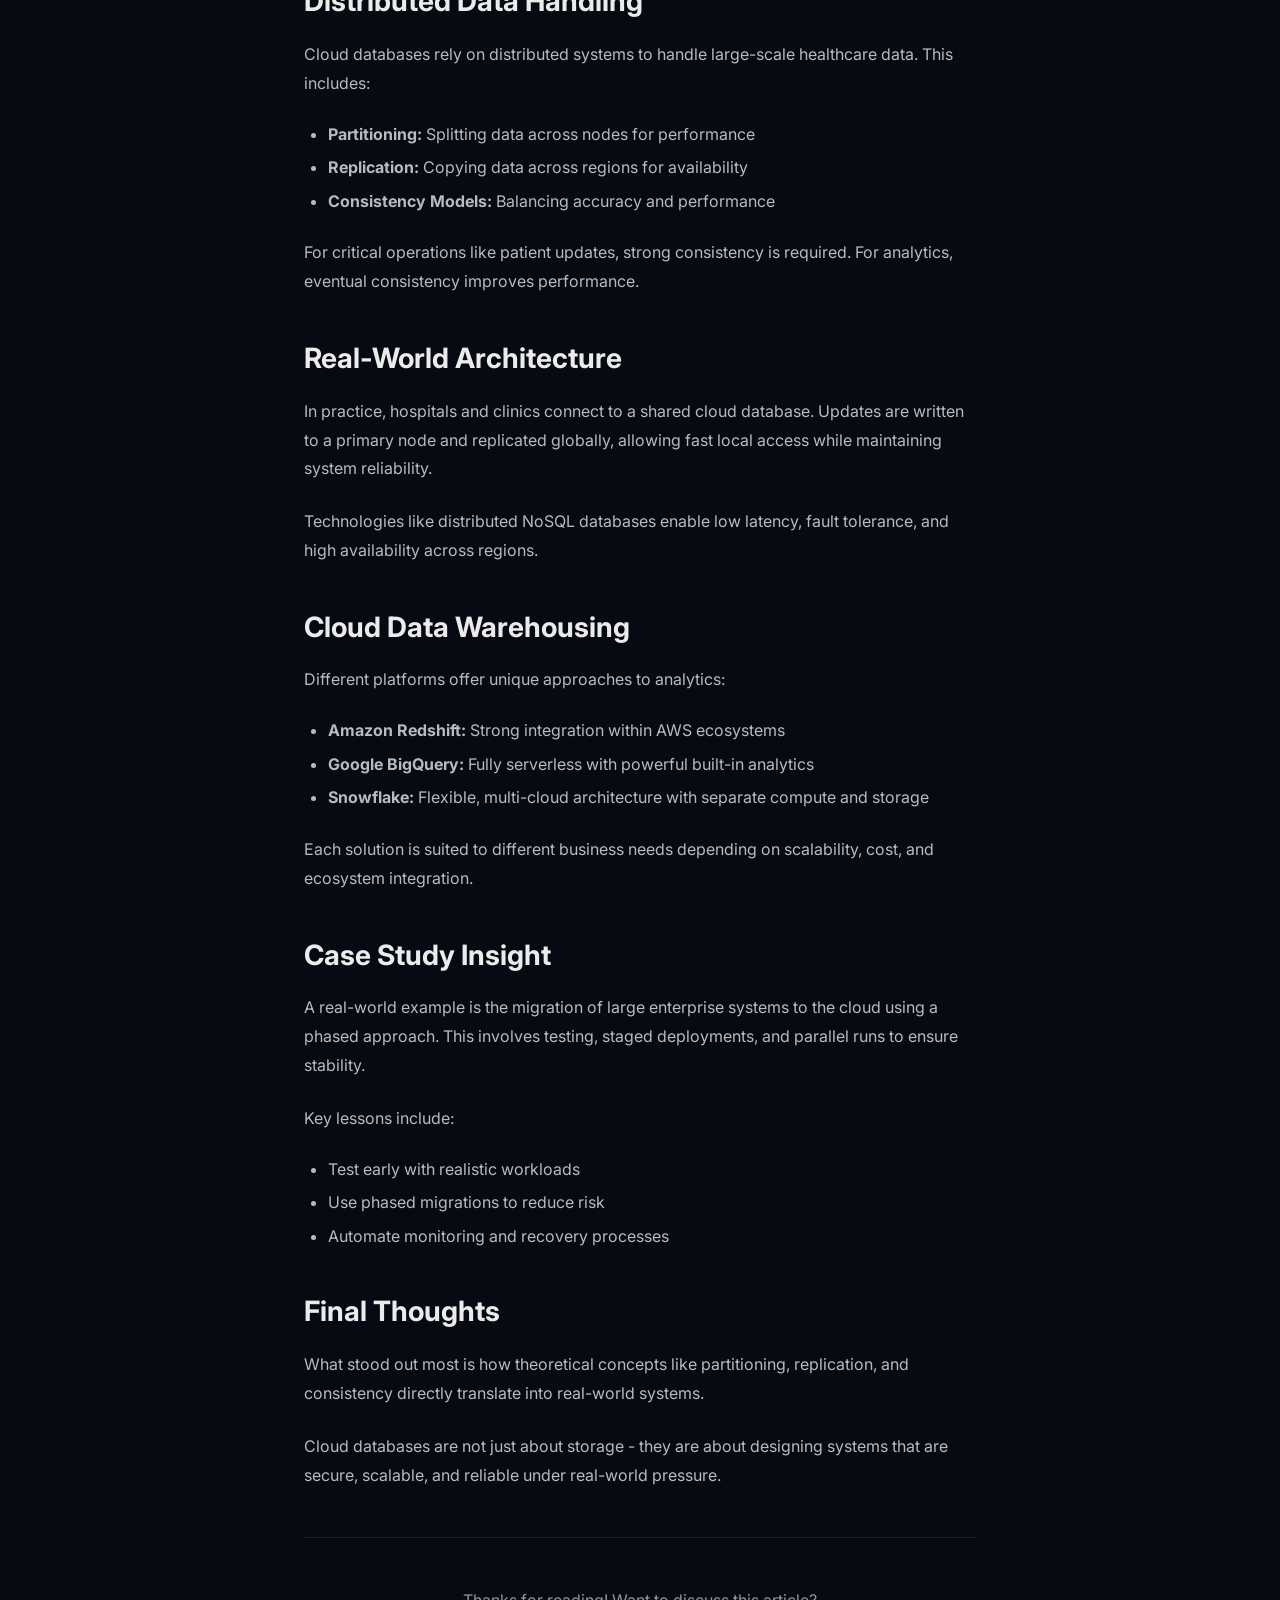
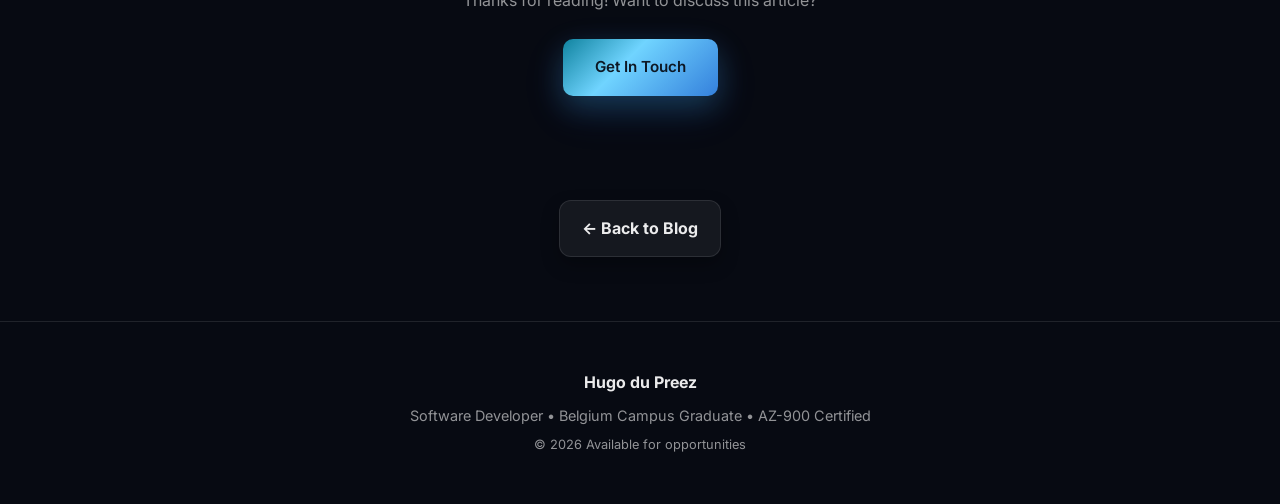
==== commit 097e6a6d: "update chatbot info and availability" ====
--- a/blog/post1.html
+++ b/blog/post1.html
@@ -135,7 +135,7 @@
     <footer>
         <div class="footer-brand">Hugo du Preez</div>
         <p>Software Developer • Belgium Campus Graduate • AZ-900 Certified</p>
-        <p style="margin-top: 0.5rem; font-size: 0.8rem; color: var(--text-muted);">© <span class="current-year">2026</span> Available for opportunities July 2026</p>
+        <p style="margin-top: 0.5rem; font-size: 0.8rem; color: var(--text-muted);">© <span class="current-year">2026</span> Available for opportunities</p>
     </footer>
 
     <!-- AI Chatbot Widget -->
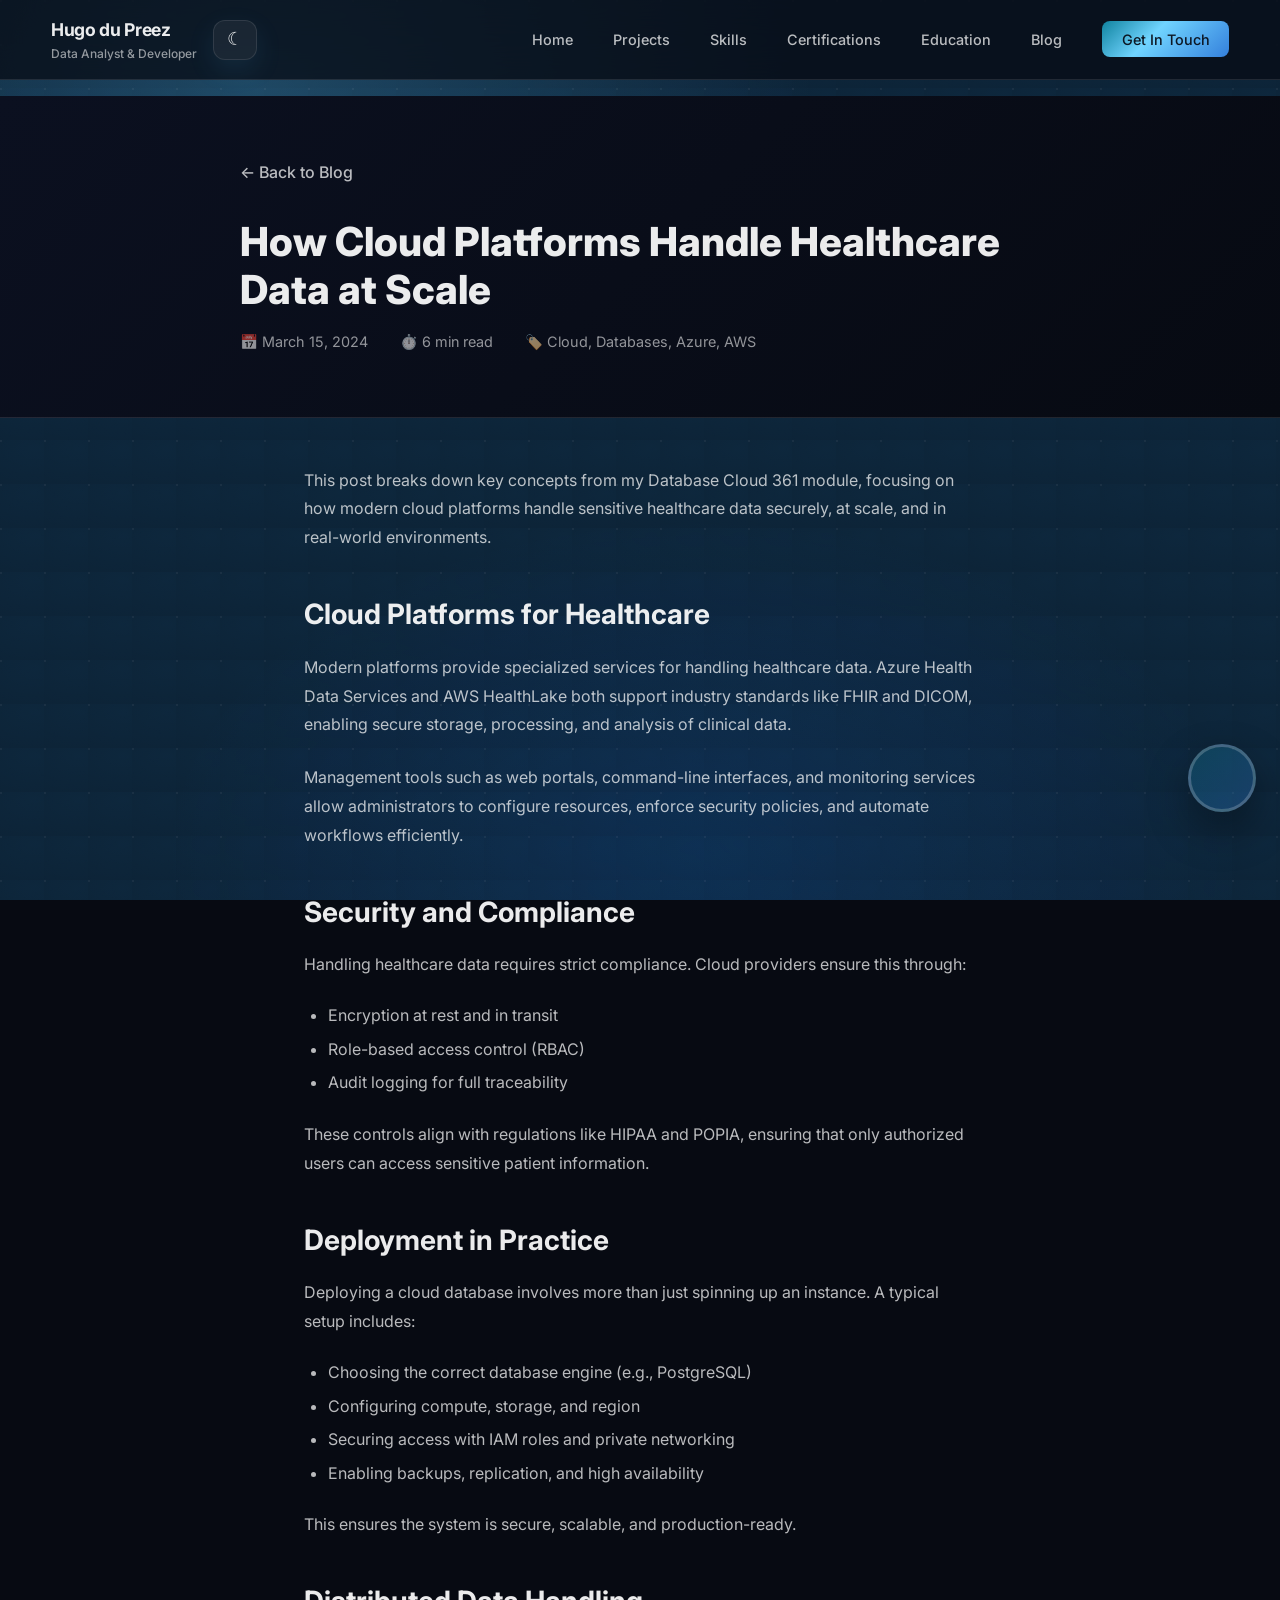
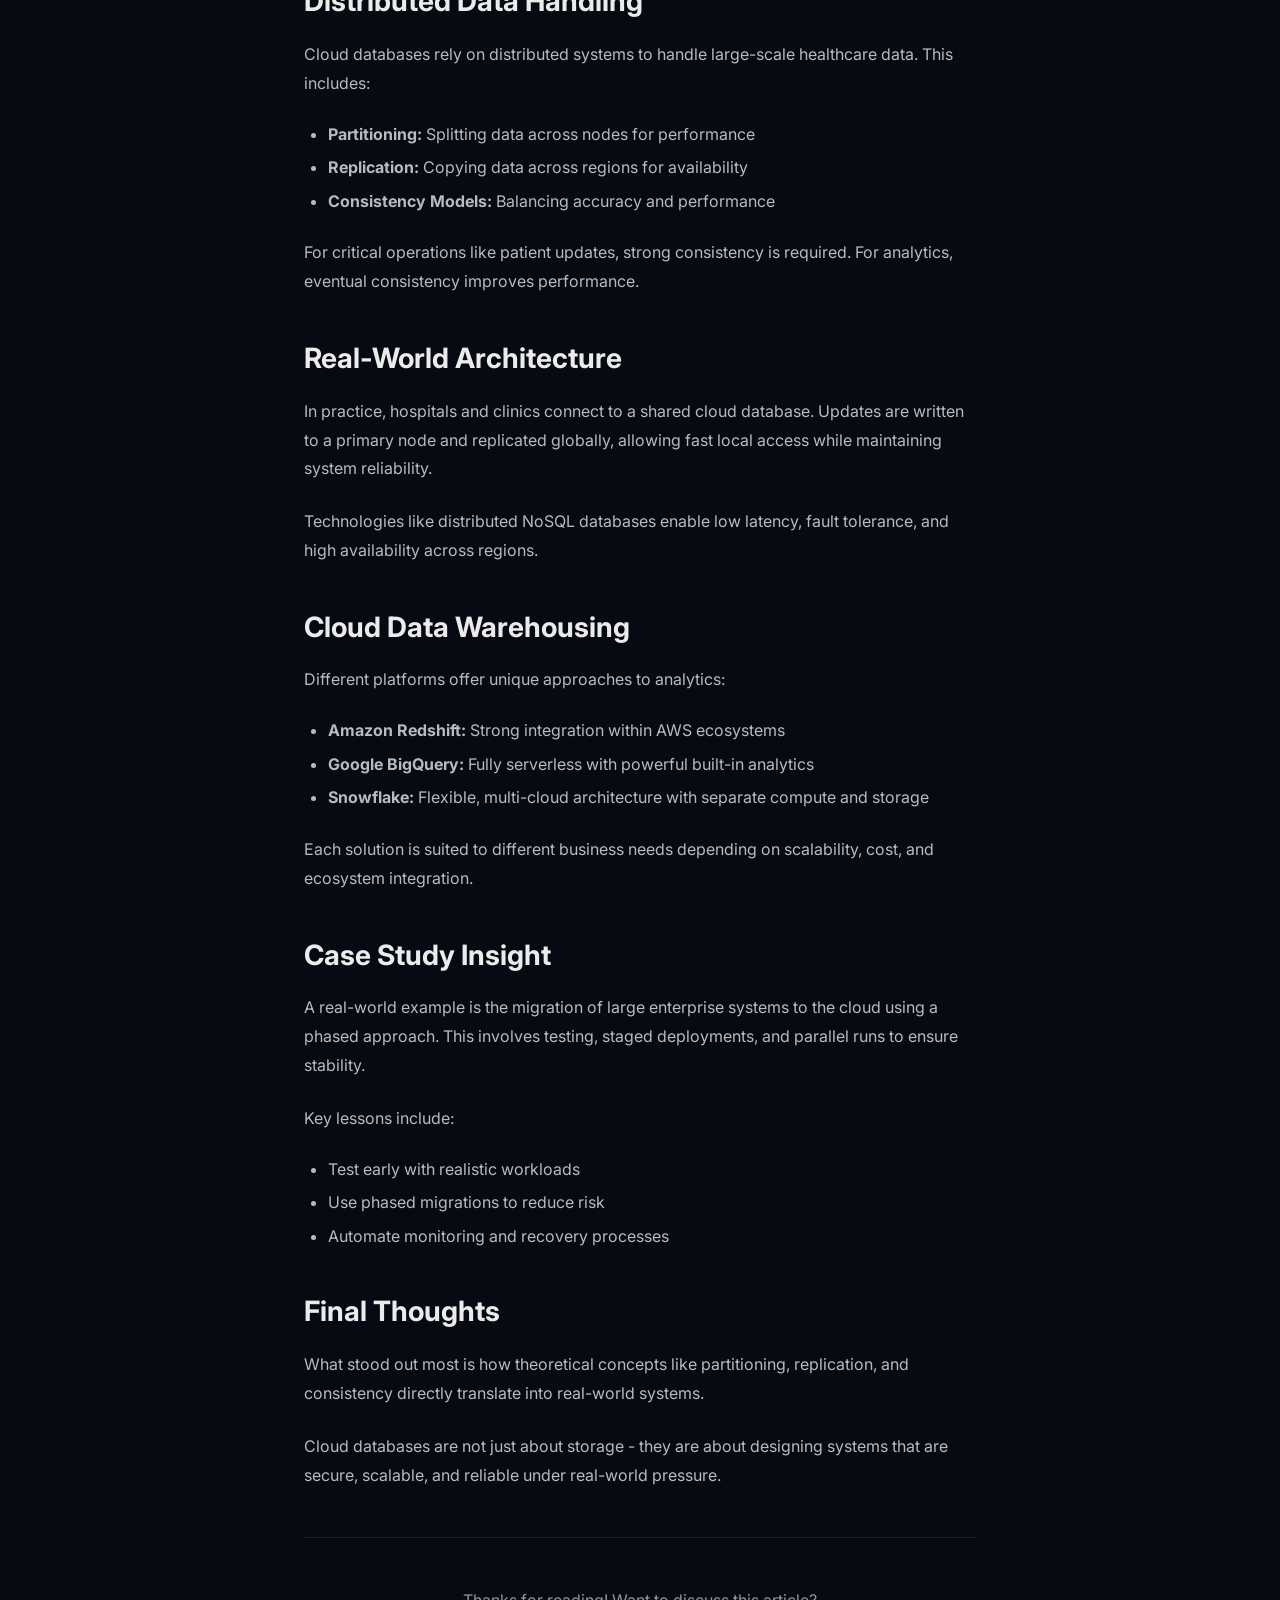
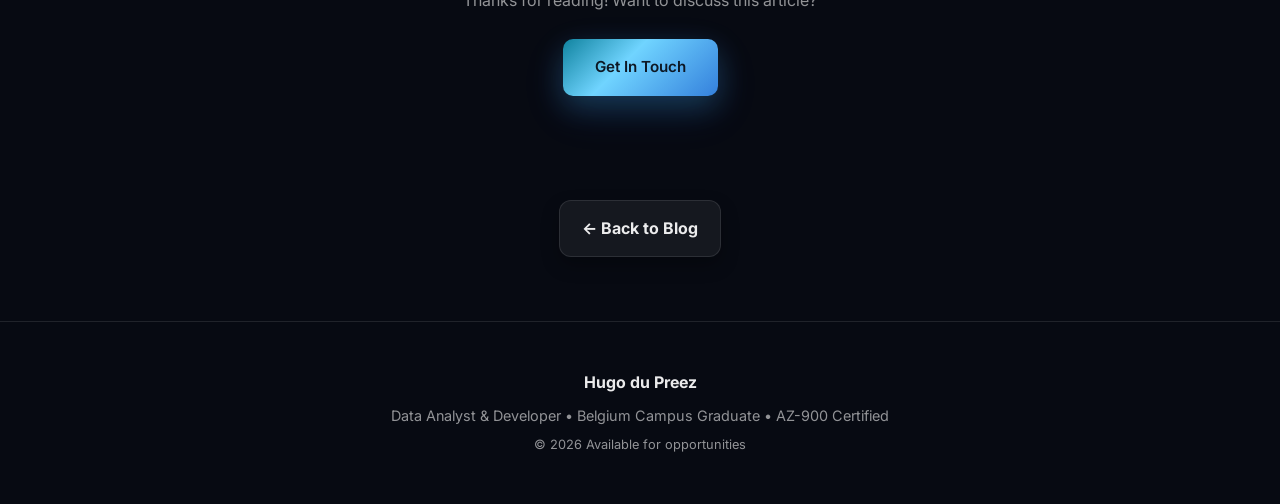
==== commit 796a05c9: "update blog post nav and footer role" ====
--- a/blog/post1.html
+++ b/blog/post1.html
@@ -16,7 +16,7 @@
     <nav>
         <div class="nav-brand">
             <span class="nav-name">Hugo du Preez</span>
-            <span class="nav-title">Software Developer</span>
+            <span class="nav-title">Data Analyst &amp; Developer</span>
         </div>
         
         <button class="mobile-menu-btn" aria-label="Toggle menu">
@@ -134,7 +134,7 @@
 
     <footer>
         <div class="footer-brand">Hugo du Preez</div>
-        <p>Software Developer • Belgium Campus Graduate • AZ-900 Certified</p>
+        <p>Data Analyst &amp; Developer • Belgium Campus Graduate • AZ-900 Certified</p>
         <p style="margin-top: 0.5rem; font-size: 0.8rem; color: var(--text-muted);">© <span class="current-year">2026</span> Available for opportunities</p>
     </footer>
 
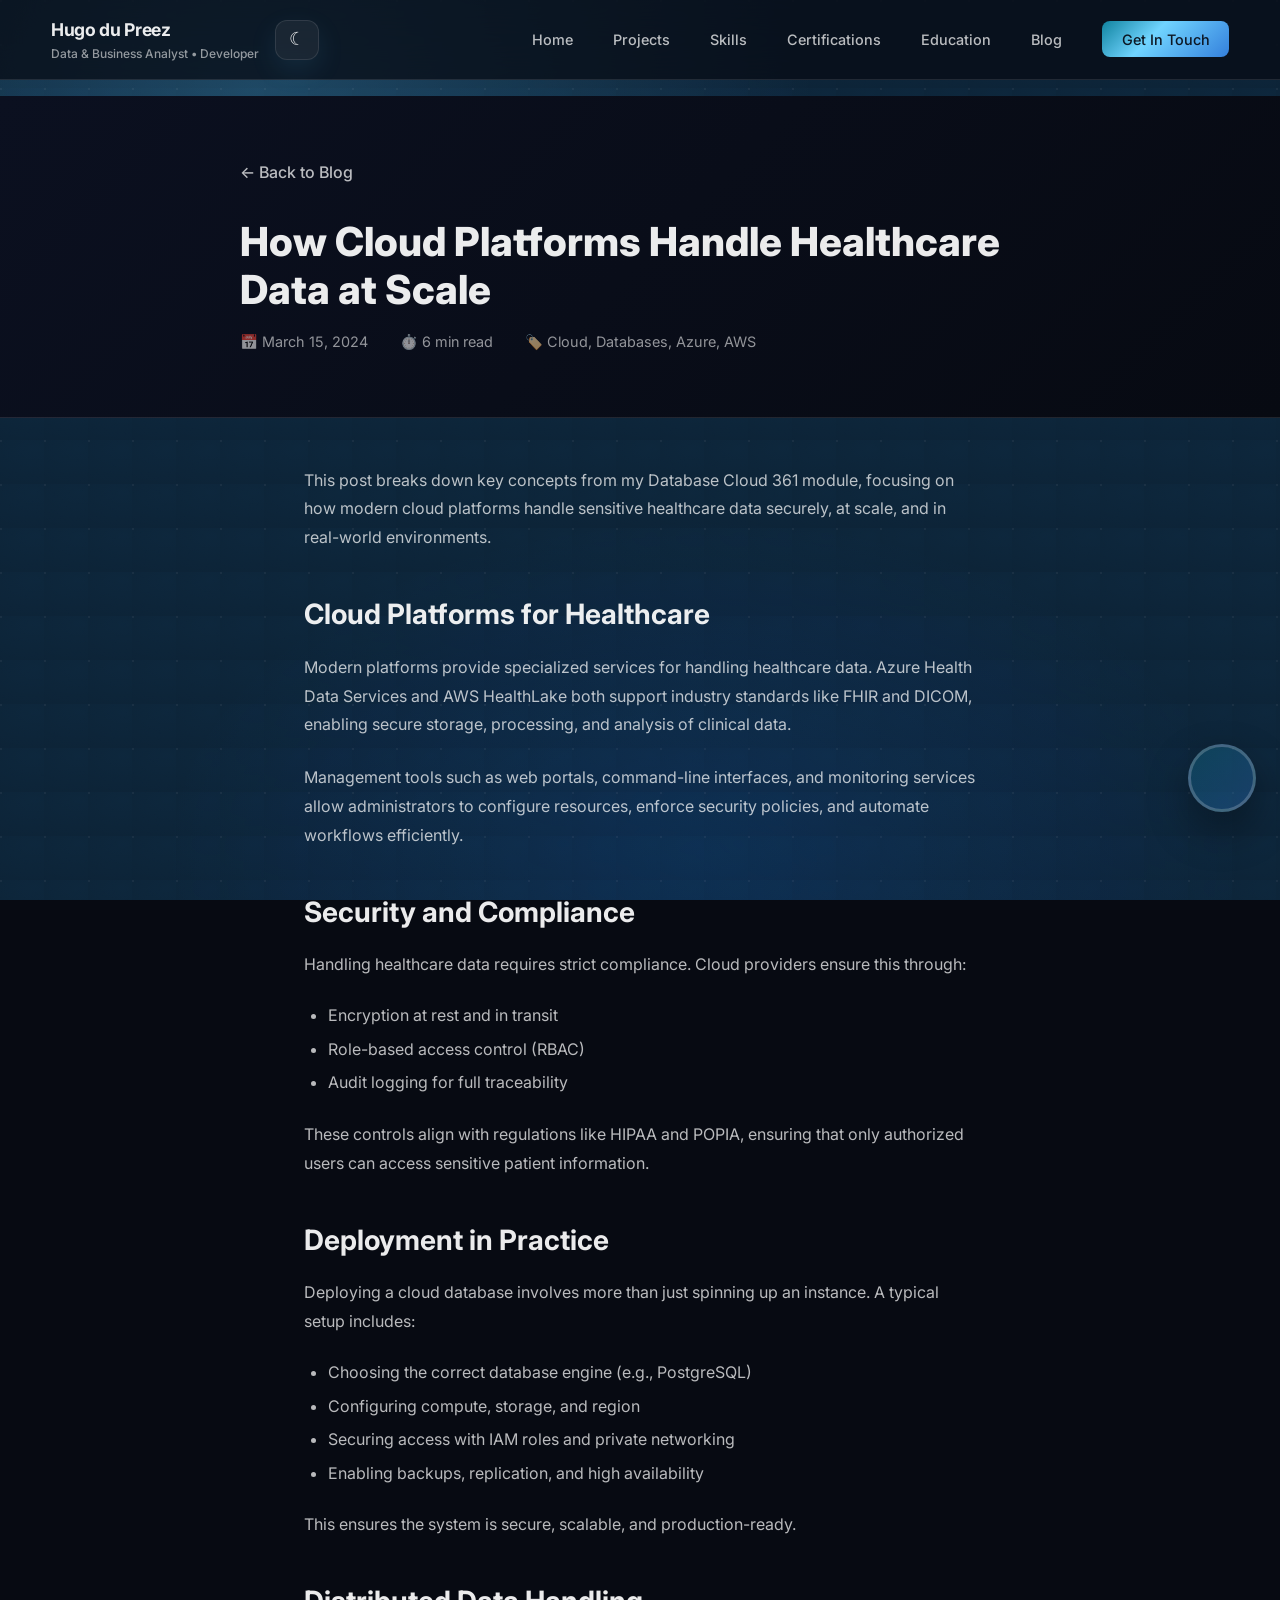
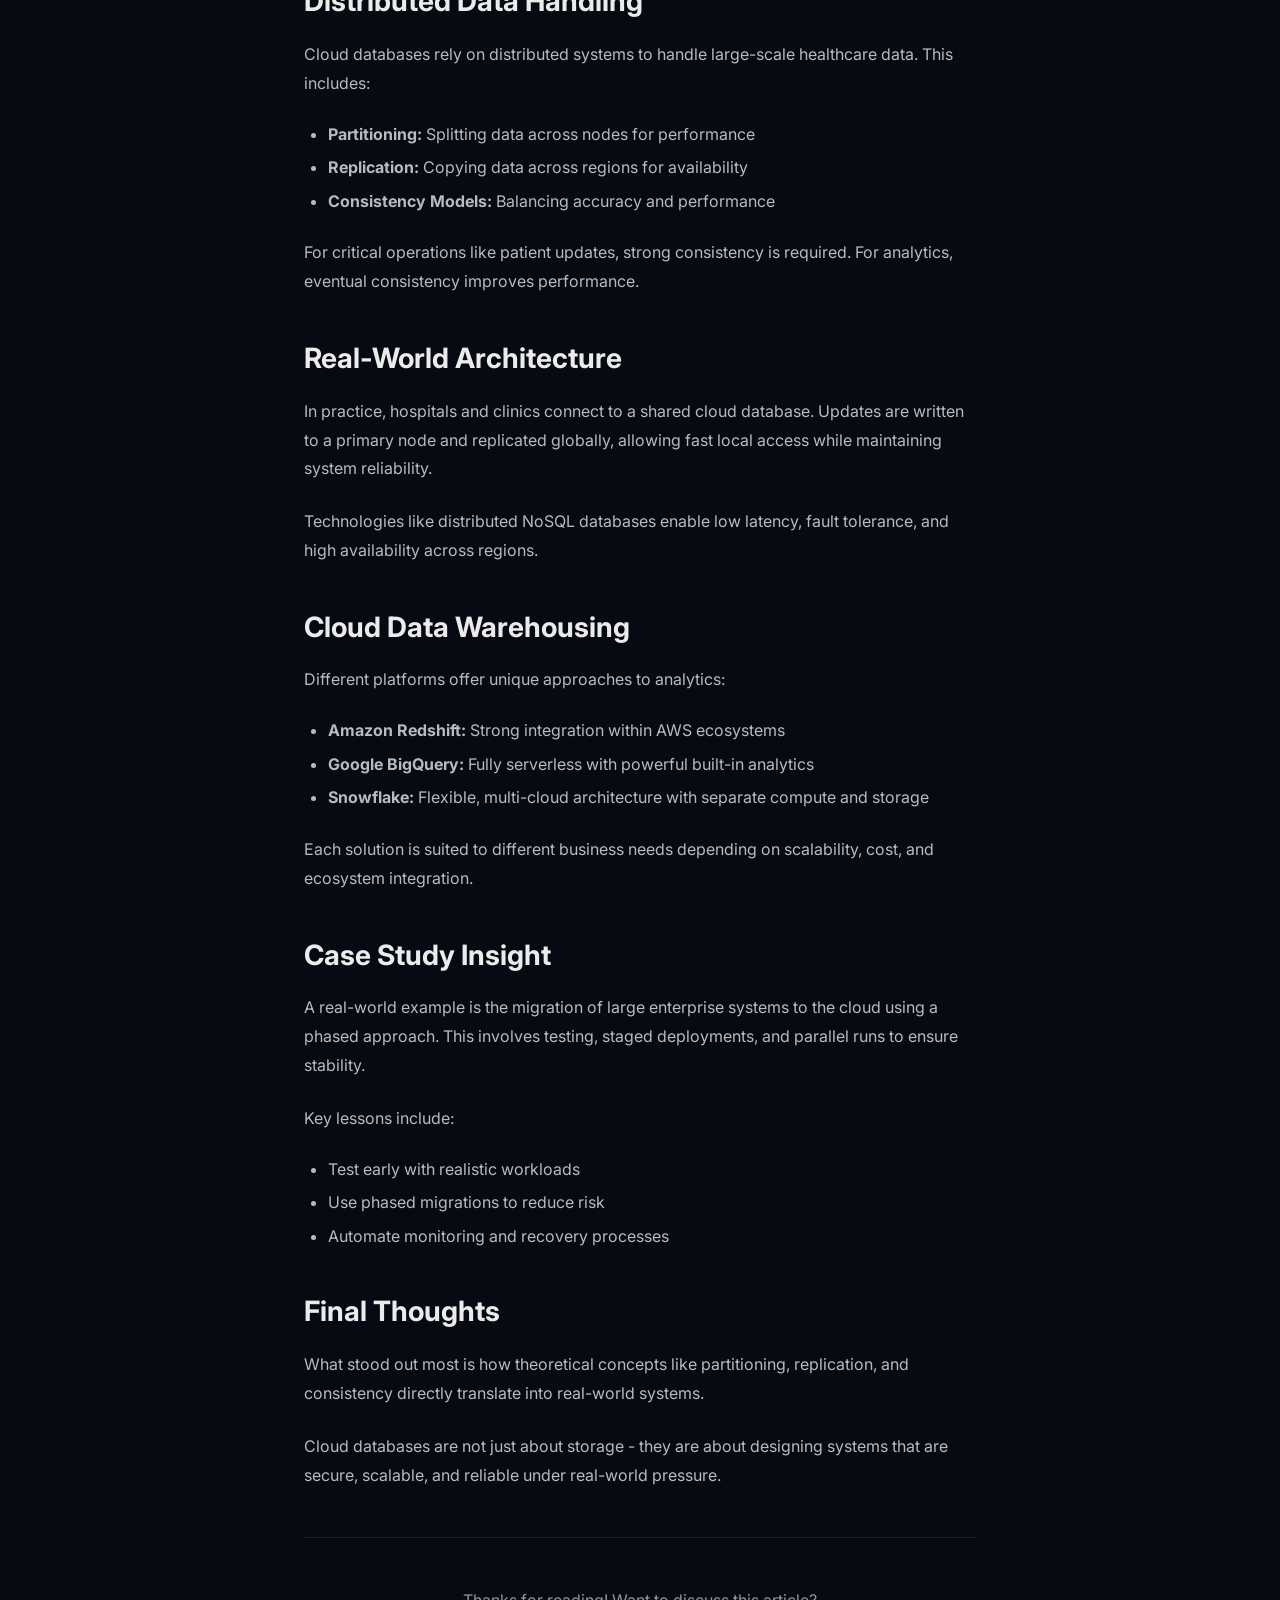
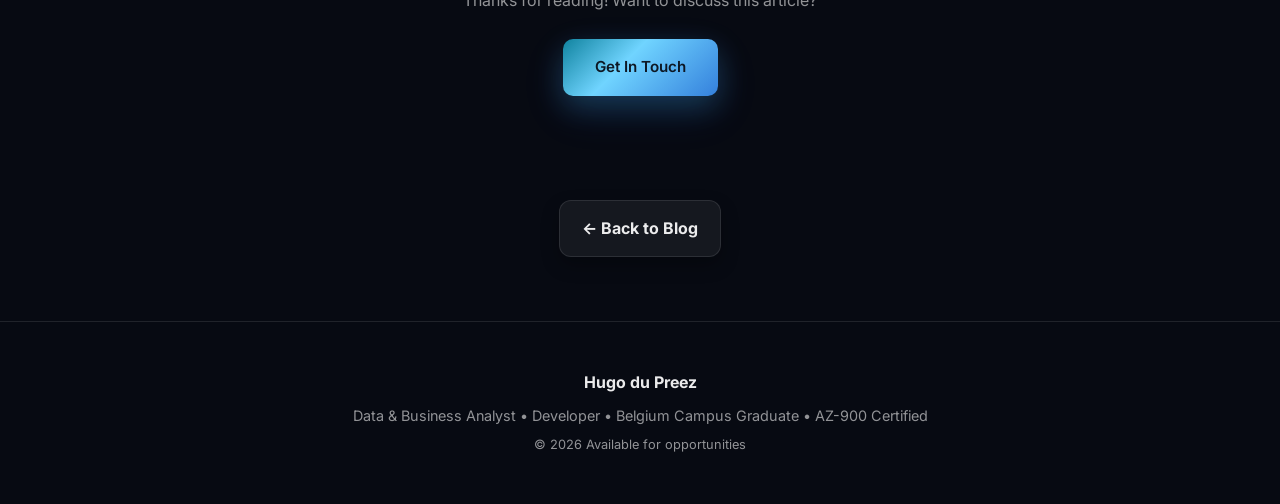
==== commit 13b711dd: "Add business analysis positioning across site, and tighten AI bot" ====
--- a/blog/post1.html
+++ b/blog/post1.html
@@ -16,7 +16,7 @@
     <nav>
         <div class="nav-brand">
             <span class="nav-name">Hugo du Preez</span>
-            <span class="nav-title">Data Analyst &amp; Developer</span>
+            <span class="nav-title">Data &amp; Business Analyst • Developer</span>
         </div>
         
         <button class="mobile-menu-btn" aria-label="Toggle menu">
@@ -134,7 +134,7 @@
 
     <footer>
         <div class="footer-brand">Hugo du Preez</div>
-        <p>Data Analyst &amp; Developer • Belgium Campus Graduate • AZ-900 Certified</p>
+        <p>Data &amp; Business Analyst • Developer • Belgium Campus Graduate • AZ-900 Certified</p>
         <p style="margin-top: 0.5rem; font-size: 0.8rem; color: var(--text-muted);">© <span class="current-year">2026</span> Available for opportunities</p>
     </footer>
 
